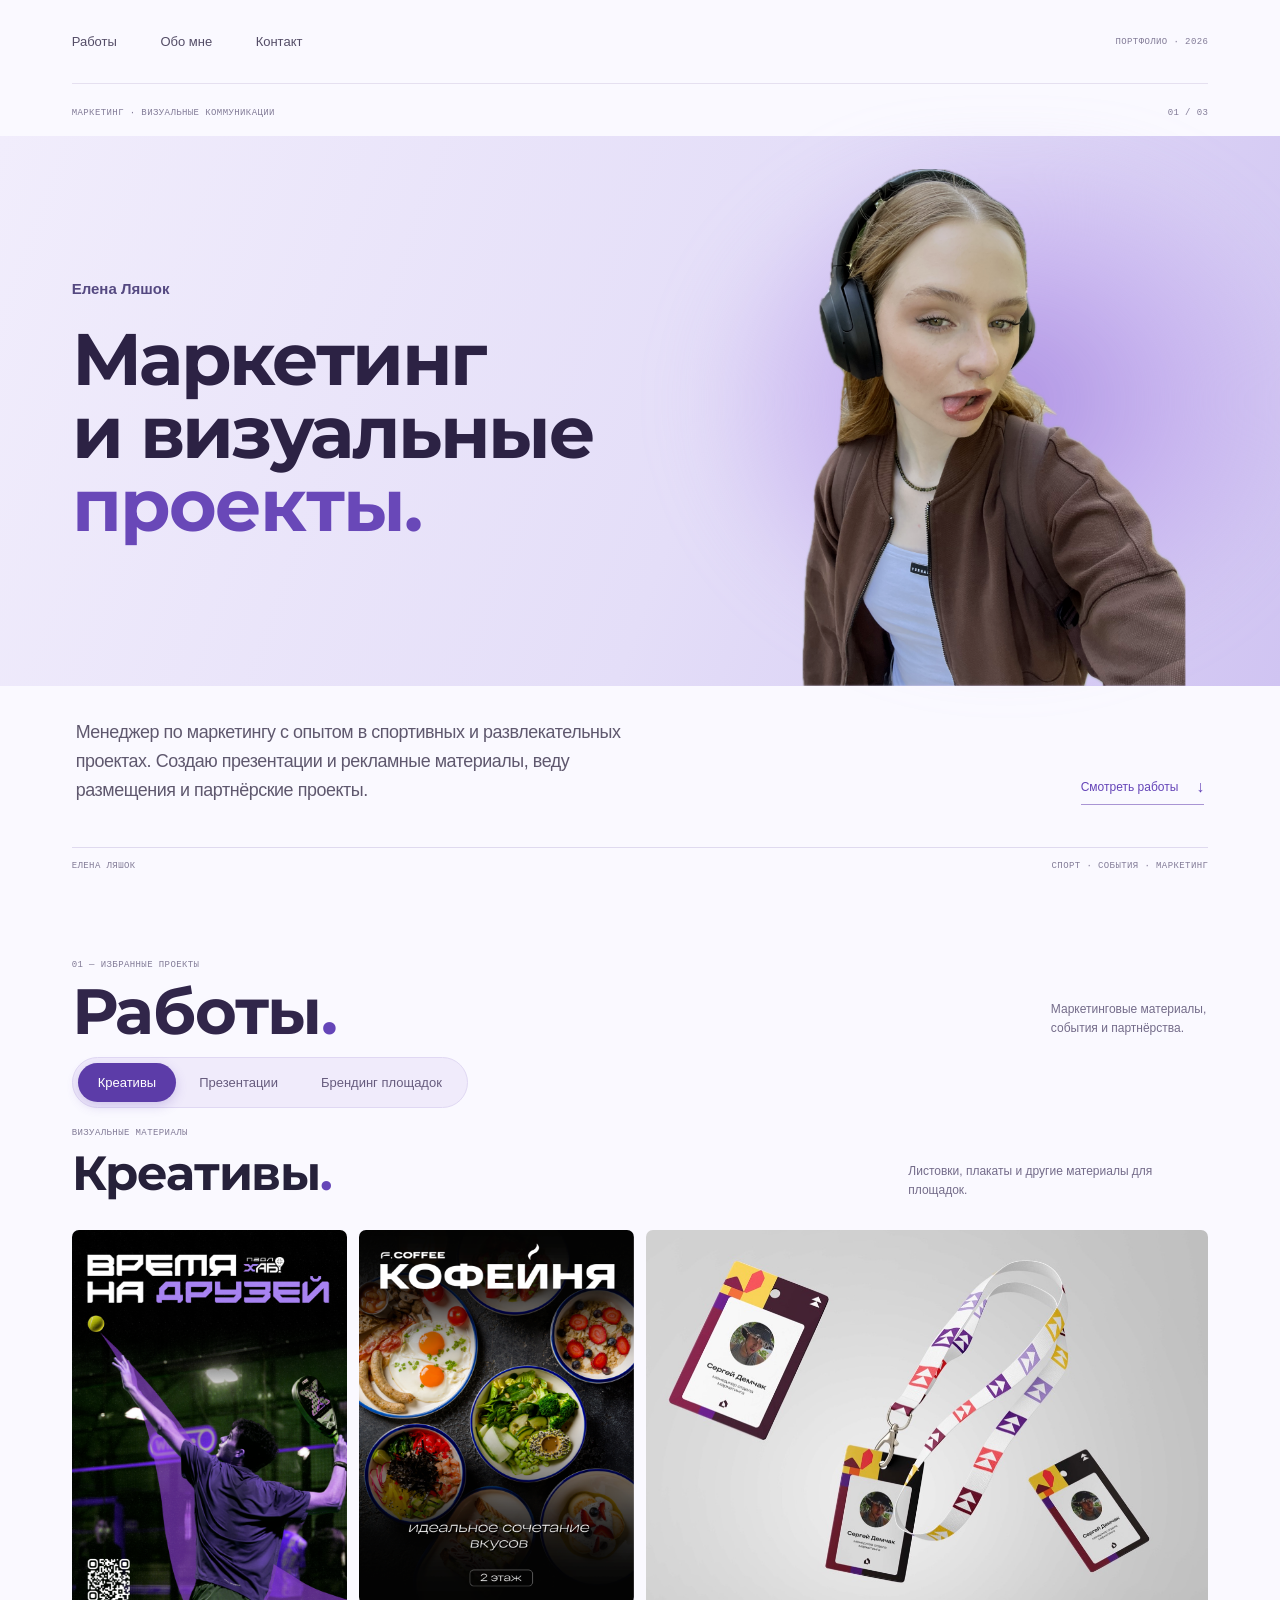
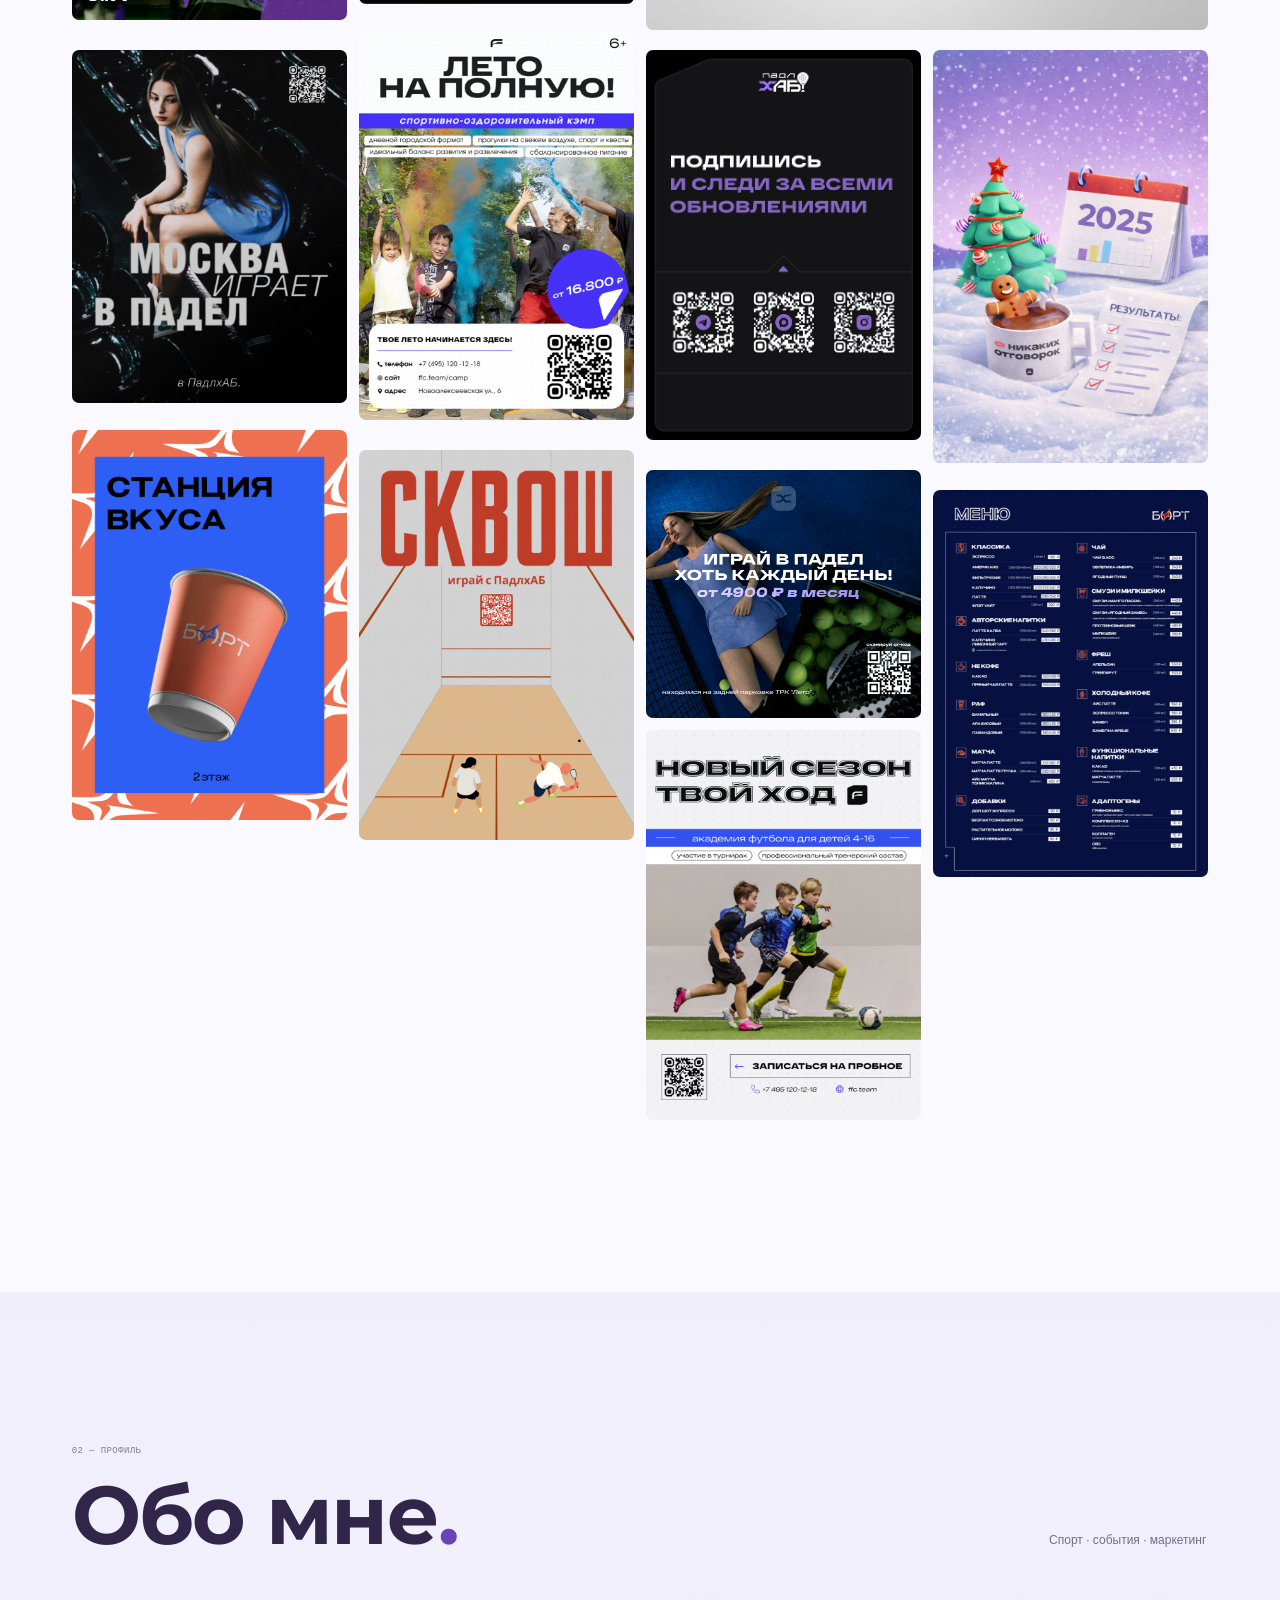
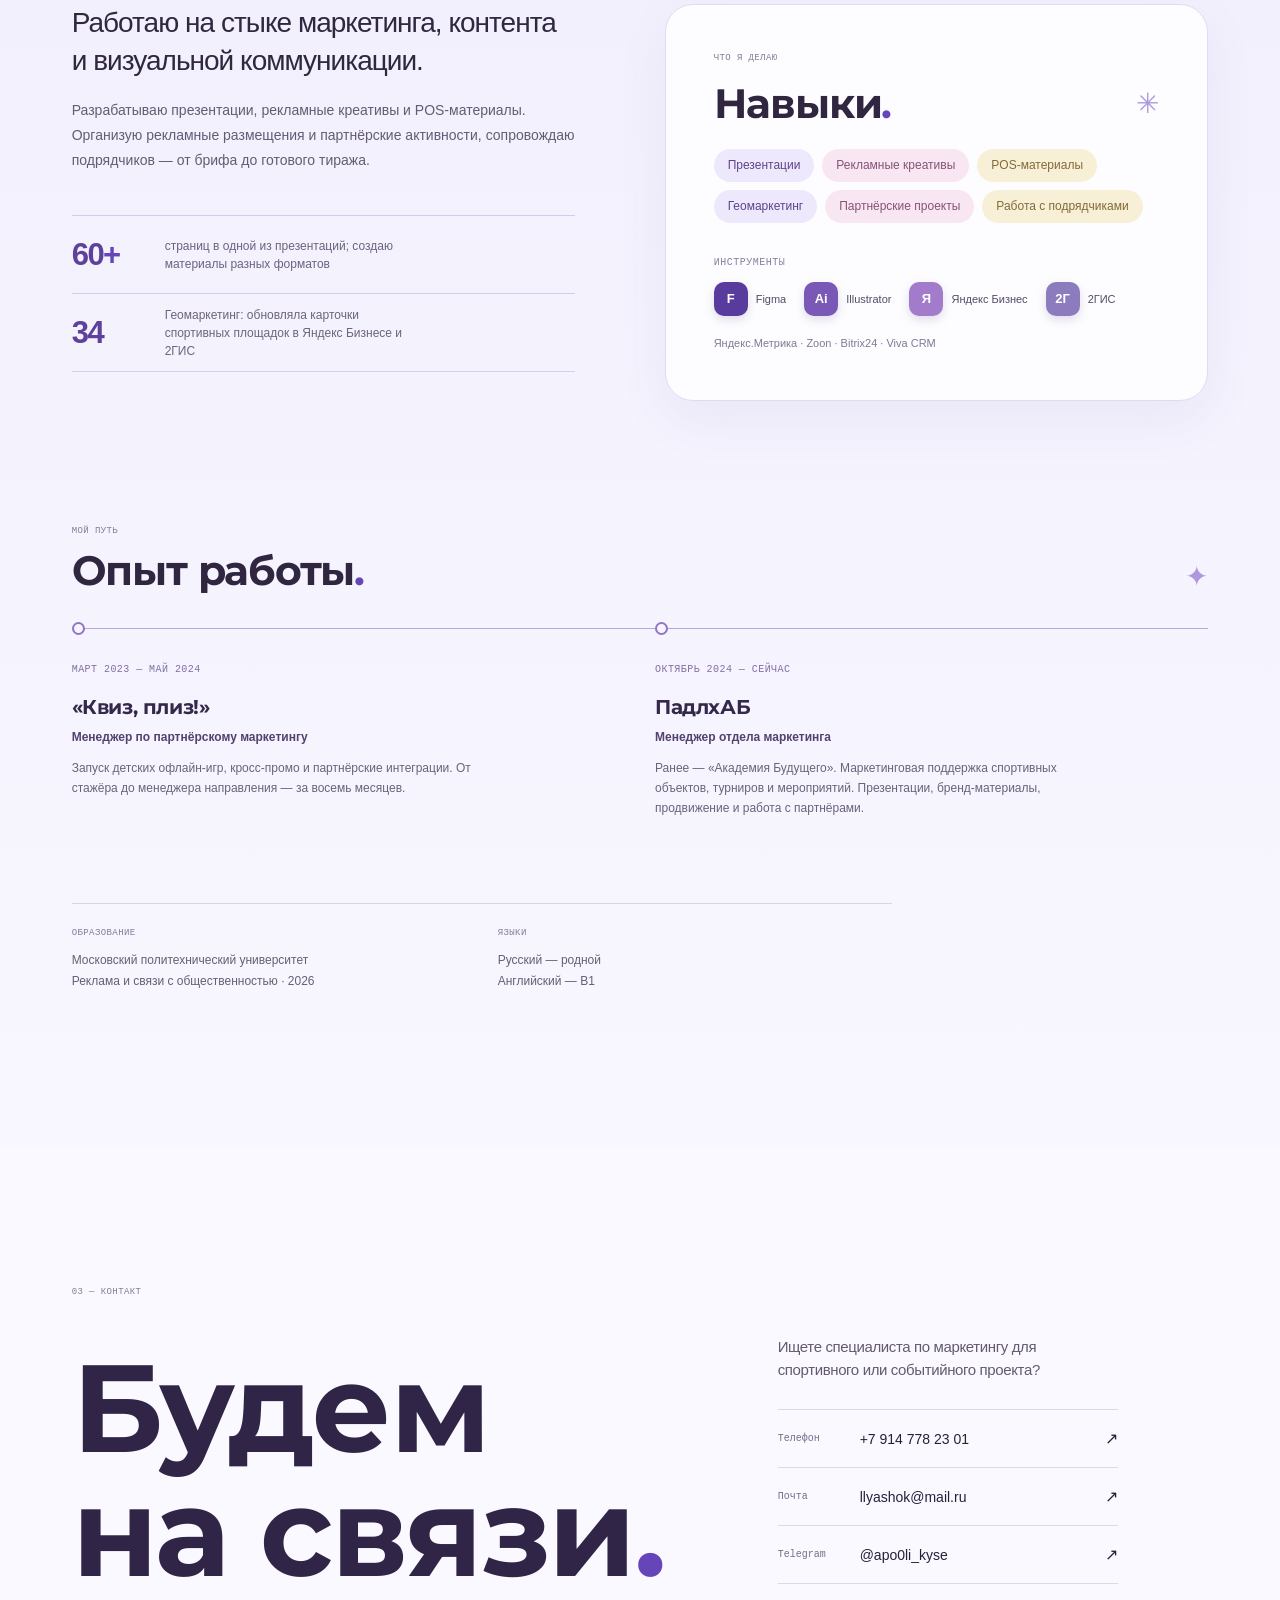
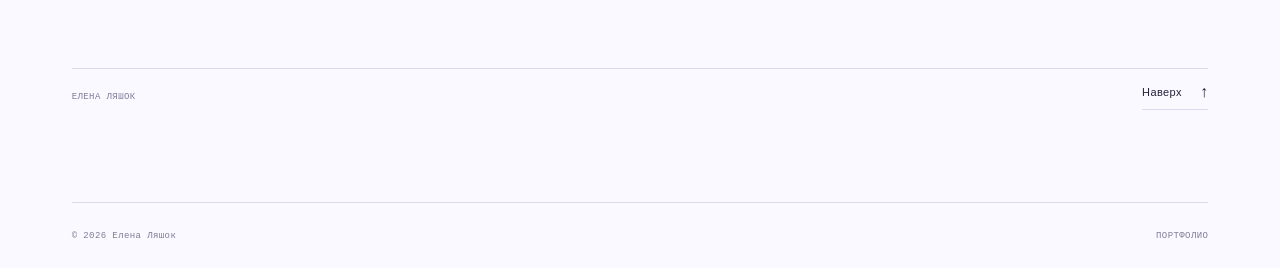
==== index.html @ a6a10450 "Balance venue branding gallery" ====
<!doctype html>
<html lang="ru">
<head>
  <meta charset="utf-8">
  <meta name="viewport" content="width=device-width, initial-scale=1">
  <meta name="theme-color" content="#f8f7ff">
  <meta name="description" content="Елена Ляшок — менеджер по маркетингу. Избранные проекты, опыт и контакты.">
  <title>Елена Ляшок — портфолио</title>
  <link rel="stylesheet" href="assets/css/style.css?v=branding-layout-20261119c">
  <script src="assets/js/main.js?v=focus-20261119" defer></script>
</head>
<body>
  <a class="skip-link" href="#main">К основному содержанию</a>
  <header class="site-header wrap">
    <nav class="nav" aria-label="Основная навигация">
      <a href="#work">Работы</a><a href="#about">Обо мне</a><a href="#contact">Контакт</a>
    </nav>
    <span class="header-note">ПОРТФОЛИО · 2026</span>
  </header>

  <main id="main">
    <section class="hero wrap" aria-labelledby="hero-title">
      <div class="hero-kicker"><span>МАРКЕТИНГ · ВИЗУАЛЬНЫЕ КОММУНИКАЦИИ</span><span>01 / 03</span></div>
      <div class="hero-stage">
        <div class="hero-copy">
          <p class="hero-name">Елена Ляшок</p>
          <h1 id="hero-title">Маркетинг<br>и визуальные<br><em>проекты.</em></h1>
        </div>
        <div class="hero-art"><img class="hero-portrait" src="assets/images/portrait/elena.png" alt="Елена Ляшок" width="1186" height="1600" fetchpriority="high" decoding="async"></div>
      </div>
      <div class="hero-bottom">
        <p class="hero-intro">Менеджер по маркетингу с опытом в спортивных и развлекательных проектах. Создаю презентации и рекламные материалы, веду размещения и партнёрские проекты.</p>
        <a class="text-link hero-link" href="#work"><span>Смотреть работы</span><b aria-hidden="true">↓</b></a>
      </div>
      <div class="hero-rule"><span>ЕЛЕНА ЛЯШОК</span><span>СПОРТ · СОБЫТИЯ · МАРКЕТИНГ</span></div>
    </section>

    <section class="work-section wrap section-pad" id="work">
      <div class="work-sticky">
      <div class="section-heading">
        <div><p class="eyebrow">01 — ИЗБРАННЫЕ ПРОЕКТЫ</p><h2>Работы<span class="accent">.</span></h2></div>
        <p class="section-aside">Маркетинговые материалы,<br>события и партнёрства.</p>
      </div>
      <div class="work-tabs" role="tablist" aria-label="Категории работ">
        <button role="tab" id="tab-branding" aria-selected="true" aria-controls="panel-branding" tabindex="0">Креативы</button>
        <button role="tab" id="tab-presentations" aria-selected="false" aria-controls="panel-presentations" tabindex="-1">Презентации</button>
        <button role="tab" id="tab-design" aria-selected="false" aria-controls="panel-design" tabindex="-1">Брендинг площадок</button>
      </div>
      </div>
      <div id="panel-presentations" role="tabpanel" aria-labelledby="tab-presentations" tabindex="0" hidden>
        <div class="presentation-list">
          <article class="presentation-item" aria-label="Презентация 01">
            <div class="presentation-viewport">
              <div class="presentation-slides">
                <div class="presentation-cover presentation-cover--image"><img src="assets/images/presentation-01/slide-01.png" alt="Презентация 1, слайд 1" width="1920" height="1080" loading="lazy" decoding="async"></div>
                <div class="presentation-cover presentation-cover--image" hidden><img src="assets/images/presentation-01/slide-02.png" alt="Презентация 1, слайд 2" width="1920" height="1080" loading="lazy" decoding="async"></div>
                <div class="presentation-cover presentation-cover--image" hidden><img src="assets/images/presentation-01/slide-03.png" alt="Презентация 1, слайд 3" width="1920" height="1080" loading="lazy" decoding="async"></div>
                <div class="presentation-cover presentation-cover--image" hidden><img src="assets/images/presentation-01/slide-04.png" alt="Презентация 1, слайд 4" width="1920" height="1080" loading="lazy" decoding="async"></div>
                <div class="presentation-cover presentation-cover--image" hidden><img src="assets/images/presentation-01/slide-05.png" alt="Презентация 1, слайд 5" width="1920" height="1080" loading="lazy" decoding="async"></div>
              </div>
              <button class="presentation-open" type="button" aria-label="Открыть презентацию «Выступление спикера» крупно"><span aria-hidden="true">⤢</span></button>
              <div class="presentation-controls" aria-label="Страницы презентации 01"><button type="button" data-slide="prev" aria-label="Предыдущий слайд презентации 01">←</button><span aria-live="polite" class="presentation-count">01 / 05</span><button type="button" data-slide="next" aria-label="Следующий слайд презентации 01">→</button></div>
            </div>
            <div class="presentation-info"><div><p class="presentation-number">ПРОЕКТ · 01</p><h3>Выступление спикера<span class="accent">.</span></h3></div><span class="presentation-detail">5 СЛАЙДОВ</span></div>
          </article>
          <article class="presentation-item" aria-label="Презентация 02">
            <div class="presentation-viewport">
              <div class="presentation-slides">
                <div class="presentation-cover presentation-cover--image"><img src="assets/images/presentation-02/slide-01.png" alt="Презентация 2, слайд 1" width="1920" height="1080" loading="lazy" decoding="async"></div>
                <div class="presentation-cover presentation-cover--image" hidden><img src="assets/images/presentation-02/slide-02.png" alt="Презентация 2, слайд 2" width="1920" height="1080" loading="lazy" decoding="async"></div>
                <div class="presentation-cover presentation-cover--image" hidden><img src="assets/images/presentation-02/slide-03.png" alt="Презентация 2, слайд 3" width="1920" height="1080" loading="lazy" decoding="async"></div>
                <div class="presentation-cover presentation-cover--image" hidden><img src="assets/images/presentation-02/slide-04.png" alt="Презентация 2, слайд 4" width="1920" height="1080" loading="lazy" decoding="async"></div>
                <div class="presentation-cover presentation-cover--image" hidden><img src="assets/images/presentation-02/slide-05.png" alt="Презентация 2, слайд 5" width="1920" height="1080" loading="lazy" decoding="async"></div>
                <div class="presentation-cover presentation-cover--image" hidden><img src="assets/images/presentation-02/slide-06.png" alt="Презентация 2, слайд 6" width="1920" height="1080" loading="lazy" decoding="async"></div>
                <div class="presentation-cover presentation-cover--image" hidden><img src="assets/images/presentation-02/slide-07.png?v=20261118" alt="Презентация 2, слайд 7" width="1920" height="1080" loading="lazy" decoding="async"></div>
              </div>
              <button class="presentation-open" type="button" aria-label="Открыть презентацию «Информация о продукте» крупно"><span aria-hidden="true">⤢</span></button>
              <div class="presentation-controls" aria-label="Страницы презентации 02"><button type="button" data-slide="prev" aria-label="Предыдущий слайд презентации 02">←</button><span aria-live="polite" class="presentation-count">01 / 07</span><button type="button" data-slide="next" aria-label="Следующий слайд презентации 02">→</button></div>
            </div>
            <div class="presentation-info"><div><p class="presentation-number">ПРОЕКТ · 02</p><h3>Информация<br>о продукте<span class="accent">.</span></h3></div><span class="presentation-detail">7 СЛАЙДОВ</span></div>
          </article>
          <article class="presentation-item" aria-label="Презентация 03">
            <div class="presentation-viewport">
              <div class="presentation-slides">
                <div class="presentation-cover presentation-cover--image"><img src="assets/images/presentation-03/slide-01.png?v=20261113" alt="Презентация 3, слайд 1" width="1920" height="1080" loading="lazy" decoding="async"></div>
                <div class="presentation-cover presentation-cover--image" hidden><img src="assets/images/presentation-03/slide-02.png" alt="Презентация 3, слайд 2" width="1920" height="1080" loading="lazy" decoding="async"></div>
                <div class="presentation-cover presentation-cover--image" hidden><img src="assets/images/presentation-03/slide-03.png" alt="Презентация 3, слайд 3" width="1920" height="1080" loading="lazy" decoding="async"></div>
                <div class="presentation-cover presentation-cover--image" hidden><img src="assets/images/presentation-03/slide-04.png" alt="Презентация 3, слайд 4" width="1920" height="1080" loading="lazy" decoding="async"></div>
                <div class="presentation-cover presentation-cover--image" hidden><img src="assets/images/presentation-03/slide-05.png" alt="Презентация 3, слайд 5" width="1920" height="1080" loading="lazy" decoding="async"></div>
                <div class="presentation-cover presentation-cover--image" hidden><img src="assets/images/presentation-03/slide-06.png" alt="Презентация 3, слайд 6" width="1920" height="1080" loading="lazy" decoding="async"></div>
                <div class="presentation-cover presentation-cover--image" hidden><img src="assets/images/presentation-03/slide-07.png" alt="Презентация 3, слайд 7" width="1920" height="1080" loading="lazy" decoding="async"></div>
              </div>
              <button class="presentation-open" type="button" aria-label="Открыть презентацию «Каталог услуг» крупно"><span aria-hidden="true">⤢</span></button>
              <div class="presentation-controls" aria-label="Страницы презентации 03"><button type="button" data-slide="prev" aria-label="Предыдущий слайд презентации 03">←</button><span aria-live="polite" class="presentation-count">01 / 07</span><button type="button" data-slide="next" aria-label="Следующий слайд презентации 03">→</button></div>
            </div>
            <div class="presentation-info"><div><p class="presentation-number">ПРОЕКТ · 03</p><h3>Каталог услуг<span class="accent">.</span></h3></div><span class="presentation-detail">7 СЛАЙДОВ</span></div>
          </article>
        </div>
      </div>
      <div id="panel-branding" role="tabpanel" aria-labelledby="tab-branding" tabindex="0">
        <section class="creative-section" aria-labelledby="creative-title">
          <div class="creative-heading"><div><p class="eyebrow">ВИЗУАЛЬНЫЕ МАТЕРИАЛЫ</p><h3 id="creative-title">Креативы<span class="accent">.</span></h3></div><p>Листовки, плакаты и другие материалы для площадок.</p></div>
          <ul class="creative-grid" aria-label="Галерея креативов">
            <li class="creative-tile creative-tile--compact-desktop"><button type="button" class="creative-open" aria-label="Открыть креатив 1 крупно"><img src="assets/images/creatives/thumb-01.png" data-full-src="assets/images/creatives/creative-01.png" alt="" width="1414" height="2000" loading="lazy" decoding="async"><span aria-hidden="true">⤢</span></button></li>
            <li class="creative-tile creative-tile--compact-desktop"><button type="button" class="creative-open" aria-label="Открыть креатив 2 крупно"><img src="assets/images/creatives/thumb-02.png" data-full-src="assets/images/creatives/creative-02.png" alt="" width="1295" height="1758" loading="lazy" decoding="async"><span aria-hidden="true">⤢</span></button></li>
            <li class="creative-tile"><button type="button" class="creative-open" aria-label="Открыть креатив 3 крупно"><img src="assets/images/creatives/thumb-03.jpg" data-full-src="assets/images/creatives/creative-03.jpg" alt="" width="2000" height="1422" loading="lazy" decoding="async"><span aria-hidden="true">⤢</span></button></li>
            <li class="creative-tile"><button type="button" class="creative-open" aria-label="Открыть креатив 4 крупно"><img src="assets/images/creatives/thumb-04.png" data-full-src="assets/images/creatives/creative-04.png" alt="" width="1260" height="1785" loading="lazy" decoding="async"><span aria-hidden="true">⤢</span></button></li>
            <li class="creative-tile"><button type="button" class="creative-open" aria-label="Открыть креатив 5 крупно"><img src="assets/images/creatives/thumb-05.png" data-full-src="assets/images/creatives/creative-05.png" alt="" width="1563" height="2000" loading="lazy" decoding="async"><span aria-hidden="true">⤢</span></button></li>
            <li class="creative-tile creative-tile--compact-desktop"><button type="button" class="creative-open" aria-label="Открыть креатив 6 крупно"><img src="assets/images/creatives/thumb-06.png" data-full-src="assets/images/creatives/creative-06.png" alt="" width="595" height="842" loading="lazy" decoding="async"><span aria-hidden="true">⤢</span></button></li>
            <li class="creative-tile creative-tile--compact-desktop"><button type="button" class="creative-open" aria-label="Открыть креатив 7 крупно"><img src="assets/images/creatives/thumb-07.png" data-full-src="assets/images/creatives/creative-07.png" alt="" width="1024" height="1536" loading="lazy" decoding="async"><span aria-hidden="true">⤢</span></button></li>
            <li class="creative-tile creative-tile--compact-desktop"><button type="button" class="creative-open" aria-label="Открыть креатив 8 крупно"><img src="assets/images/creatives/thumb-08.png" data-full-src="assets/images/creatives/creative-08.png" alt="" width="1414" height="2000" loading="lazy" decoding="async"><span aria-hidden="true">⤢</span></button></li>
            <li class="creative-tile creative-tile--compact-mobile"><button type="button" class="creative-open" aria-label="Открыть креатив 9 крупно"><img src="assets/images/creatives/thumb-09.png" data-full-src="assets/images/creatives/creative-09.png" alt="" width="1414" height="2000" loading="lazy" decoding="async"><span aria-hidden="true">⤢</span></button></li>
            <li class="creative-tile"><button type="button" class="creative-open" aria-label="Открыть креатив 10 крупно"><img src="assets/images/creatives/thumb-10.png" data-full-src="assets/images/creatives/creative-10.png" alt="" width="2000" height="1800" loading="lazy" decoding="async"><span aria-hidden="true">⤢</span></button></li>
            <li class="creative-tile"><button type="button" class="creative-open" aria-label="Открыть креатив 11 крупно"><img src="assets/images/creatives/thumb-11.png" data-full-src="assets/images/creatives/creative-11.png" alt="" width="1423" height="2000" loading="lazy" decoding="async"><span aria-hidden="true">⤢</span></button></li>
            <li class="creative-tile creative-tile--compact-desktop"><button type="button" class="creative-open" aria-label="Открыть креатив 12 крупно"><img src="assets/images/creatives/thumb-12.png" data-full-src="assets/images/creatives/creative-12.png" alt="" width="1414" height="2000" loading="lazy" decoding="async"><span aria-hidden="true">⤢</span></button></li>
          </ul>
        </section>
      </div>
      <div id="panel-design" role="tabpanel" aria-labelledby="tab-design" tabindex="0" hidden>
        <section class="creative-section" aria-labelledby="branding-title">
          <div class="creative-heading"><div><p class="eyebrow">ВИЗУАЛЬНЫЕ МАТЕРИАЛЫ</p><h3 id="branding-title">Брендинг площадок<span class="accent">.</span></h3></div></div>
          <ul class="creative-grid branding-grid" aria-label="Галерея брендинга площадок">
            <li class="creative-tile"><button type="button" class="creative-open" aria-label="Открыть работу по брендингу 1 крупно"><img src="assets/images/branding/thumb-01.jpg" data-full-src="assets/images/branding/branding-01.jpg" alt="" width="1280" height="960" loading="lazy" decoding="async"><span aria-hidden="true">⤢</span></button></li>
            <li class="creative-tile"><button type="button" class="creative-open" aria-label="Открыть работу по брендингу 2 крупно"><img src="assets/images/branding/thumb-02.jpg" data-full-src="assets/images/branding/branding-02.jpg" alt="" width="1600" height="2400" loading="lazy" decoding="async"><span aria-hidden="true">⤢</span></button></li>
            <li class="creative-tile"><button type="button" class="creative-open" aria-label="Открыть работу по брендингу 3 крупно"><img src="assets/images/branding/thumb-03.jpg" data-full-src="assets/images/branding/branding-03.jpg" alt="" width="1600" height="2400" loading="lazy" decoding="async"><span aria-hidden="true">⤢</span></button></li>
            <li class="creative-tile"><button type="button" class="creative-open" aria-label="Открыть работу по брендингу 4 крупно"><img src="assets/images/branding/thumb-04.png" data-full-src="assets/images/branding/branding-04.png" alt="" width="1536" height="1024" loading="lazy" decoding="async"><span aria-hidden="true">⤢</span></button></li>
            <li class="creative-tile"><button type="button" class="creative-open" aria-label="Открыть работу по брендингу 5 крупно"><img src="assets/images/branding/thumb-05.png" data-full-src="assets/images/branding/branding-05.png" alt="" width="2400" height="1600" loading="lazy" decoding="async"><span aria-hidden="true">⤢</span></button></li>
            <li class="creative-tile"><button type="button" class="creative-open" aria-label="Открыть работу по брендингу 6 крупно"><img src="assets/images/branding/thumb-06.png" data-full-src="assets/images/branding/branding-06.png" alt="" width="2400" height="1608" loading="lazy" decoding="async"><span aria-hidden="true">⤢</span></button></li>
          </ul>
        </section>
      </div>

    </section>

    <section class="about-section section-pad" id="about">
      <div class="wrap">
        <div class="section-heading about-heading"><div><p class="eyebrow">02 — ПРОФИЛЬ</p><h2>Обо мне<span class="accent">.</span></h2></div><p class="section-aside">Спорт · события · маркетинг</p></div>
        <div class="about-grid">
          <div class="about-copy">
            <p class="about-lead">Работаю на стыке маркетинга, контента и визуальной коммуникации.</p>
            <p>Разрабатываю презентации, рекламные креативы и POS-материалы. Организую рекламные размещения и партнёрские активности, сопровождаю подрядчиков — от брифа до готового тиража.</p>
            <div class="facts" aria-label="Факты об опыте">
              <div><strong>60<span>+</span></strong><span>страниц в одной из презентаций; создаю материалы разных форматов</span></div>
              <div><strong>34</strong><span>Геомаркетинг: обновляла карточки спортивных площадок в Яндекс Бизнесе и 2ГИС</span></div>
            </div>
          </div>
          <div class="skills-card" aria-labelledby="skills-title">
            <p class="eyebrow">ЧТО Я ДЕЛАЮ</p>
            <div class="skills-heading"><h3 id="skills-title">Навыки<span class="accent">.</span></h3><span aria-hidden="true">✳</span></div>
            <div class="skill-chips"><span>Презентации</span><span>Рекламные креативы</span><span>POS-материалы</span><span>Геомаркетинг</span><span>Партнёрские проекты</span><span>Работа с подрядчиками</span></div>
            <p class="skills-label">ИНСТРУМЕНТЫ</p>
            <div class="tool-badges" aria-label="Инструменты"><span><b aria-hidden="true">F</b> Figma</span><span><b aria-hidden="true">Ai</b> Illustrator</span><span><b aria-hidden="true">Я</b> Яндекс Бизнес</span><span><b aria-hidden="true">2Г</b> 2ГИС</span></div>
            <p class="skills-tools">Яндекс.Метрика · Zoon · Bitrix24 · Viva CRM</p>
          </div>
        </div>
        <div class="experience" aria-labelledby="experience-title">
          <div class="experience-heading"><div><p class="eyebrow">МОЙ ПУТЬ</p><h3 id="experience-title">Опыт работы<span class="accent">.</span></h3></div><span aria-hidden="true">✦</span></div>
          <div class="experience-timeline">
            <article class="experience-item"><div class="experience-date">МАРТ 2023 — МАЙ 2024</div><div><h4>«Квиз, плиз!»</h4><p class="experience-role">Менеджер по партнёрскому маркетингу</p><p>Запуск детских офлайн-игр, кросс-промо и партнёрские интеграции. От стажёра до менеджера направления — за восемь месяцев.</p></div></article>
            <article class="experience-item"><div class="experience-date">ОКТЯБРЬ 2024 — СЕЙЧАС</div><div><h4>ПадлхАБ</h4><p class="experience-role">Менеджер отдела маркетинга</p><p>Ранее — «Академия Будущего». Маркетинговая поддержка спортивных объектов, турниров и мероприятий. Презентации, бренд-материалы, продвижение и работа с партнёрами.</p></div></article>
          </div>
        </div>
        <div class="about-details">
          <div><p class="eyebrow">ОБРАЗОВАНИЕ</p><p>Московский политехнический университет<br>Реклама и связи с общественностью · 2026</p></div>
          <div><p class="eyebrow">ЯЗЫКИ</p><p>Русский — родной<br>Английский — B1</p></div>

        </div>
      </div>
    </section>

    <section class="contact-section wrap section-pad" id="contact">
      <p class="eyebrow">03 — КОНТАКТ</p>
      <div class="contact-layout"><h2>Будем<br>на связи<span class="accent">.</span></h2><div class="contact-copy"><p>Ищете специалиста по маркетингу для спортивного или событийного проекта?</p><div class="contact-links"><a href="tel:+79147782301"><span>Телефон</span><strong>+7 914 778 23 01</strong><b aria-hidden="true">↗</b></a><a href="mailto:llyashok@mail.ru"><span>Почта</span><strong>llyashok@mail.ru</strong><b aria-hidden="true">↗</b></a><a href="https://t.me/apo0li_kyse"><span>Telegram</span><strong>@apo0li_kyse</strong><b aria-hidden="true">↗</b></a></div></div></div>
      <div class="contact-bottom"><span>ЕЛЕНА ЛЯШОК</span><a href="#main" class="text-link">Наверх <b aria-hidden="true">↑</b></a></div>
    </section>
  </main>
  <dialog class="presentation-dialog" aria-labelledby="dialog-title">
    <div class="dialog-header"><h2 id="dialog-title">Презентация</h2><button type="button" class="dialog-close" aria-label="Закрыть просмотр">✕</button></div>
    <div class="dialog-content">
      <div class="dialog-stage" aria-live="polite"></div>
      <div class="dialog-controls"><button type="button" class="dialog-prev" aria-label="Предыдущий слайд">←</button><button type="button" class="dialog-next" aria-label="Следующий слайд">→</button></div>
    </div>
    <div class="dialog-footer"><span class="dialog-count" aria-live="polite"></span><span>Листайте стрелками ← →</span></div>
  </dialog>
  <dialog class="presentation-dialog creative-dialog" aria-labelledby="creative-dialog-title">
    <div class="dialog-header"><h2 id="creative-dialog-title">Креативы</h2><button type="button" class="dialog-close creative-close" aria-label="Закрыть просмотр">✕</button></div>
    <div class="dialog-content"><div class="creative-dialog-stage"><img class="creative-dialog-image" src="" alt=""></div><div class="dialog-controls"><button type="button" class="creative-prev" aria-label="Предыдущая работа">←</button><button type="button" class="creative-next" aria-label="Следующая работа">→</button></div></div>
    <div class="dialog-footer"><span class="creative-count" aria-live="polite"></span><span>Листайте стрелками ← →</span></div>
  </dialog>
  <dialog class="presentation-dialog branding-dialog" aria-labelledby="branding-dialog-title">
    <div class="dialog-header"><h2 id="branding-dialog-title">Брендинг площадок</h2><button type="button" class="dialog-close creative-close" aria-label="Закрыть просмотр">✕</button></div>
    <div class="dialog-content"><div class="creative-dialog-stage"><img class="creative-dialog-image" src="" alt=""></div><div class="dialog-controls"><button type="button" class="creative-prev" aria-label="Предыдущая работа">←</button><button type="button" class="creative-next" aria-label="Следующая работа">→</button></div></div>
    <div class="dialog-footer"><span class="creative-count" aria-live="polite"></span><span>Листайте стрелками ← →</span></div>
  </dialog>
  <footer class="site-footer wrap"><span>© 2026 Елена Ляшок</span><span>ПОРТФОЛИО</span></footer>
</body>
</html>
---- assets/css/style.css ----
@import url('https://fonts.googleapis.com/css2?family=Montserrat:wght@700&display=swap');
:root{
  --paper:#f6f5f2;
  --surface:#eeece7;
  --ink:#1e1d1b;
  --muted:#77746f;
  --line:#d9d6cf;
  --accent:#6748bf;
  --accent-soft:#e8e3f2;
  --sans: -apple-system, BlinkMacSystemFont, "Segoe UI", Arial, sans-serif;
  --heading: "Montserrat", var(--sans);
  --serif: Georgia, "Times New Roman", serif;
  --mono: "SFMono-Regular", Consolas, "Liberation Mono", monospace;
  --page:1200px;
  --gutter:clamp(22px,5.6vw,80px);
  --section-space:clamp(84px,12vw,156px);
}
*{box-sizing:border-box}
html{scroll-behavior:smooth;scroll-padding-top:90px}
body{margin:0;background:var(--paper);color:var(--ink);font-family:var(--sans);-webkit-font-smoothing:antialiased;text-rendering:optimizeLegibility}
a{color:inherit}
.wrap{width:min(var(--page),calc(100% - var(--gutter)*2));margin-inline:auto}
.skip-link{position:absolute;top:-60px;left:20px;z-index:20;padding:12px 16px;background:var(--ink);color:#fff}
.skip-link:focus{top:12px}
:focus-visible{outline:2px solid var(--accent);outline-offset:4px}
:focus:not(:focus-visible),body.using-pointer :focus-visible{outline:none}
.site-header{height:84px;display:flex;align-items:center;justify-content:space-between;border-bottom:1px solid var(--line)}
.wordmark{font-size:17px;font-weight:750;letter-spacing:-.07em;text-decoration:none}
.wordmark span,.accent{color:var(--accent)}
.nav{display:flex;gap:clamp(20px,3.4vw,44px)}
.nav a{position:relative;padding:8px 0;font-size:12px;text-decoration:none;color:#55524e}
.nav a::after{position:absolute;right:0;bottom:2px;left:0;height:1px;background:var(--accent);content:"";transform:scaleX(0);transform-origin:left;transition:transform .22s ease}
.nav a:hover{color:var(--ink)}
.nav a:hover::after,.nav a:focus-visible::after{transform:scaleX(1)}
.header-note,.hero-kicker,.hero-rule,.eyebrow,.sheet-index,.sheet-foot,.experience-date,.contact-bottom,.site-footer{font-family:var(--mono);font-size:9px;letter-spacing:.045em}
.header-note{color:var(--muted)}
.hero{min-height:min(790px,calc(100svh - 84px));padding-top:26px;padding-bottom:21px;display:flex;flex-direction:column;justify-content:space-between}
.hero-kicker{display:flex;justify-content:space-between;color:var(--muted)}
.hero-copy{padding:clamp(74px,12vh,126px) 0 clamp(54px,9vh,90px)}
.hero-name{margin:0 0 18px 5px;font-size:clamp(15px,1.5vw,19px);font-weight:550;letter-spacing:-.025em}
h1,h2,h3,p{margin-top:0}
h1{max-width:1000px;margin:0;font-family:var(--heading);font-size:clamp(57px,10vw,126px);line-height:.98;letter-spacing:-.025em;font-weight:700}
h1 em{color:var(--accent);font-family:var(--heading);font-style:normal;font-size:1em;line-height:1;letter-spacing:-.025em;font-weight:700}
.hero-bottom{display:flex;align-items:flex-end;justify-content:space-between;gap:48px}
.hero-intro{max-width:560px;margin:0;font-size:clamp(15px,1.65vw,20px);line-height:1.62;letter-spacing:-.025em;color:#55524e}
.text-link{display:inline-flex;align-items:center;gap:18px;padding-bottom:8px;border-bottom:1px solid var(--ink);font-size:12px;text-decoration:none;white-space:nowrap;transition:color .2s,border-color .2s}
.text-link b{font-size:16px;font-weight:400;transition:transform .2s ease}
.text-link:hover{color:var(--accent);border-color:var(--accent)}
.text-link:hover b{transform:translateY(3px)}
.hero-rule{margin-top:clamp(38px,7vh,72px);padding-top:13px;border-top:1px solid var(--line);display:flex;justify-content:space-between;color:var(--muted)}
.section-pad{padding-top:var(--section-space);padding-bottom:var(--section-space)}
.section-heading{margin-bottom:48px;display:flex;align-items:flex-end;justify-content:space-between;gap:28px}
.eyebrow{margin-bottom:18px;color:var(--muted)}
h2{margin:0;font-family:var(--heading);font-size:clamp(46px,7.2vw,82px);line-height:1;letter-spacing:-.02em;font-weight:700}
.section-aside{margin:0 2px 5px 0;font-size:12px;line-height:1.6;color:var(--muted)}
.project-grid{display:grid;grid-template-columns:repeat(3,minmax(0,1fr));gap:20px}
.project{display:block;min-width:0;text-decoration:none}
.project-sheet{aspect-ratio:1.18;position:relative;display:flex;flex-direction:column;justify-content:space-between;overflow:hidden;padding:clamp(18px,2.5vw,30px);transition:background-color .25s ease}
.sheet-one{background:#f0d5ca;color:#3c2925}
.sheet-two{background:#d8e1f2;color:#26334a}
.sheet-three{background:#eee0ac;color:#39311c}
.sheet-index,.sheet-foot{position:relative;z-index:1;color:color-mix(in srgb,currentColor 68%,transparent)}
.sheet-title{display:block;position:relative;z-index:1;font-family:var(--heading);font-size:clamp(53px,8vw,94px);line-height:.9;letter-spacing:-.035em;font-weight:700}
.sheet-title>span{color:var(--accent)}
.sheet-title small{display:block;margin-top:11px;font-size:13px;letter-spacing:-.01em;font-weight:450}
.sheet-title--words{font-size:clamp(33px,4.2vw,52px);line-height:1.04;letter-spacing:-.025em}
.sheet-title--compact{font-size:clamp(33px,4.2vw,52px);line-height:1.04;letter-spacing:-.025em;text-align:left}
.sheet-title--words i{font-family:var(--heading);font-style:normal;font-weight:700;color:var(--accent)}
.project-meta{display:grid;grid-template-columns:30px 1fr auto;gap:10px;align-items:start;padding:16px 0 17px;border-bottom:1px solid var(--line)}
.project-num{padding-top:3px;font-family:var(--mono);font-size:10px;color:var(--muted)}
.project-meta h3{margin:0 0 6px;font-family:var(--heading);font-size:14px;line-height:1.35;letter-spacing:-.015em;font-weight:700}
.project-meta p{margin:0;font-size:10px;line-height:1.5;color:var(--muted)}
.project-arrow{font-size:16px;color:var(--muted);transition:transform .2s ease,color .2s ease}
.project:hover .sheet-one,.project:focus-visible .sheet-one{background:#edc2b1}
.project:hover .sheet-two,.project:focus-visible .sheet-two{background:#bdcfee}
.project:hover .sheet-three,.project:focus-visible .sheet-three{background:#e8d27f}
.project:hover .project-arrow,.project:focus-visible .project-arrow{color:var(--accent);transform:translate(4px,-4px)}
.project:hover .project-meta h3,.project:focus-visible .project-meta h3{color:var(--accent)}
.about-section{background:var(--surface)}
.about-heading{margin-bottom:58px}
.about-grid{display:grid;grid-template-columns:.94fr 1.06fr;gap:clamp(46px,8vw,100px)}
.about-copy{max-width:480px}
.about-copy p{font-size:13px;line-height:1.8;color:#5c5954}
.about-copy .about-lead{margin-bottom:18px;font-size:clamp(20px,2.5vw,28px);line-height:1.36;letter-spacing:-.05em;color:var(--ink)}
.facts{margin-top:42px;border-top:1px solid #d1cec7}
.facts div{min-height:78px;display:grid;grid-template-columns:78px 1fr;align-items:center;gap:15px;border-bottom:1px solid #d1cec7}
.facts strong{font-size:31px;line-height:1;letter-spacing:-.08em;font-weight:550}
.facts strong span{color:var(--accent)}
.facts div>span{max-width:240px;font-size:11px;line-height:1.5;color:#68655f}
.experience>.eyebrow{margin:5px 0 0}
.experience-item{display:grid;grid-template-columns:140px 1fr;gap:20px;padding:25px 0;border-bottom:1px solid #d1cec7}
.experience-date{padding-top:5px;color:var(--muted);line-height:1.5}
.experience-item h3{margin:0 0 6px;font-family:var(--heading);font-size:19px;letter-spacing:-.015em;font-weight:700}
.experience-item p{margin:0;font-size:11px;line-height:1.65;color:#68655f}
.experience-item .experience-role{margin-bottom:10px;color:var(--ink);font-weight:550}
.about-details{margin-top:clamp(48px,7vw,84px);padding-top:24px;border-top:1px solid #d1cec7;display:grid;grid-template-columns:.9fr .7fr 1.4fr;gap:32px}
.about-details .eyebrow{margin-bottom:12px}
.about-details p:last-child{margin:0;font-size:11px;line-height:1.8;color:#5c5954}
.contact-section{padding-bottom:78px}
.contact-section>.eyebrow{margin-bottom:38px}
.contact-layout{display:grid;grid-template-columns:1.2fr .8fr;align-items:end;gap:60px;padding-bottom:74px}
.contact-layout h2{font-size:clamp(65px,10.5vw,124px)}
.contact-copy{max-width:340px;padding-bottom:10px}
.contact-copy p{margin-bottom:12px;font-size:15px;line-height:1.55;letter-spacing:-.025em}
.contact-copy .contact-note{font-size:11px;color:var(--muted)}
.contact-bottom{min-height:56px;border-top:1px solid var(--line);display:flex;align-items:center;justify-content:space-between;gap:20px;color:var(--muted)}
.contact-bottom .text-link{font-family:var(--sans);font-size:11px;color:var(--ink);border-color:var(--line)}
.site-footer{min-height:66px;border-top:1px solid var(--line);display:flex;align-items:center;justify-content:space-between;color:var(--muted)}
/* Case pages */
.case-header{height:84px;border-bottom:1px solid var(--line);display:flex;align-items:center;justify-content:space-between}
.case-header a:not(.wordmark){font-size:12px;text-decoration:none;color:var(--muted);transition:color .2s}
.case-header a:not(.wordmark):hover{color:var(--accent)}
.case-main{padding-top:clamp(80px,12vw,145px);padding-bottom:clamp(90px,13vw,160px)}
.case-main h1{max-width:900px;margin:0 0 22px;font-size:clamp(55px,9vw,108px)}
.case-lead{max-width:650px;margin:0;font-size:clamp(17px,2.2vw,23px);line-height:1.5;letter-spacing:-.035em;color:#5c5954}
.case-type{margin-top:34px;font:9px var(--mono);letter-spacing:.05em;color:var(--muted)}
.case-statement{margin:70px 0;background:var(--surface);min-height:250px;padding:clamp(26px,5vw,60px);display:flex;align-items:flex-end;justify-content:space-between;gap:30px}
.case-statement--creative{background:#e9e1f3}
.case-statement strong{font-family:var(--heading);font-size:clamp(48px,8vw,96px);line-height:.98;letter-spacing:-.025em;font-weight:700}
.case-statement strong em{color:var(--accent);font-family:var(--heading);font-style:normal;font-weight:700}
.case-statement span{font:9px var(--mono);letter-spacing:.04em;color:var(--muted)}
.case-copy{max-width:760px;margin-left:auto}
.case-copy h2{margin:42px 0 16px;font-size:28px;letter-spacing:-.05em}
.case-copy p,.case-copy li{font-size:14px;line-height:1.8;color:#5c5954}
.case-copy ul{padding-left:18px}
.case-copy li{padding-left:6px;margin-bottom:8px}
.case-back{display:inline-flex;margin-top:55px;padding-bottom:8px;border-bottom:1px solid var(--ink);font-size:12px;text-decoration:none}
.case-back:hover{color:var(--accent);border-color:var(--accent)}
.work-examples{margin-top:clamp(74px,10vw,124px)}
.work-examples-heading{margin-bottom:30px}
.work-examples-heading h2{font-size:clamp(38px,5vw,58px)}
.work-examples-grid{display:grid;grid-template-columns:repeat(3,minmax(0,1fr));gap:16px}
.work-example{display:block;min-width:0;text-decoration:none}
.work-example-preview{aspect-ratio:1.25;position:relative;overflow:hidden;display:flex;align-items:center;justify-content:center;background:#e7e2f0;color:#383044;transition:background-color .22s ease,transform .22s ease}
.work-example-preview::before,.work-example-preview::after{position:absolute;content:"";border:1px solid currentColor;opacity:.2;transform:rotate(-8deg);transition:transform .3s ease}
.work-example-preview::before{width:58%;height:72%;background:color-mix(in srgb,#fff 30%,transparent);box-shadow:14px 12px 0 -1px color-mix(in srgb,#fff 30%,transparent),14px 12px 0 0 currentColor}
.work-example-preview::after{width:38%;height:48%;transform:translate(18%,8%) rotate(8deg)}
.work-example-preview span{position:relative;z-index:1;font:9px var(--mono);letter-spacing:.08em}
.work-example:nth-child(2) .work-example-preview{background:#f0dfcf;color:#4a3328}
.work-example:nth-child(3) .work-example-preview{background:#dce7e0;color:#2a4438}
.work-example:nth-child(4) .work-example-preview{background:#d9e2f1;color:#2d3c55}
.work-example:nth-child(5) .work-example-preview{background:#eee2b6;color:#44371a}
.work-example:hover .work-example-preview,.work-example:focus-visible .work-example-preview{transform:translateY(-3px)}
.work-example:hover .work-example-preview::before,.work-example:focus-visible .work-example-preview::before{transform:rotate(-4deg)}
.work-example-meta{display:flex;justify-content:space-between;align-items:baseline;gap:12px;padding:14px 0;border-bottom:1px solid var(--line)}
.work-example-meta strong{font-family:var(--heading);font-size:14px}
.work-example-meta span{font:9px var(--mono);color:var(--muted)}
.work-viewer-main{padding-top:clamp(50px,8vw,100px);padding-bottom:100px}
.viewer-heading{display:flex;justify-content:space-between;align-items:flex-start;gap:24px;margin-bottom:32px}
.viewer-heading h1{font-size:clamp(42px,7vw,78px)}
.viewer-stage{position:relative;min-height:min(62vw,620px);aspect-ratio:1.45;background:#e9e5ef;display:flex;align-items:center;justify-content:center;overflow:hidden}
.viewer-sheet{position:relative;width:min(64%,520px);aspect-ratio:1.414;background:var(--paper);box-shadow:0 18px 60px #2a22331c;display:flex;flex-direction:column;justify-content:space-between;padding:clamp(22px,5vw,64px);text-align:center}
.viewer-sheet-kicker,.viewer-sheet-note{font:9px var(--mono);letter-spacing:.08em;color:var(--muted)}
.viewer-sheet-title{font-family:var(--heading);font-size:clamp(26px,5vw,58px);line-height:1.02}
.viewer-sheet-mark{display:block;width:42px;height:3px;margin:0 auto 18px;background:var(--accent)}
.viewer-controls{display:flex;justify-content:space-between;align-items:center;gap:18px;margin-top:20px}
.viewer-controls button{min-height:44px;padding:0 16px;border:1px solid var(--line);background:transparent;color:var(--ink);font:inherit;cursor:pointer;transition:background-color .2s,color .2s,border-color .2s}
.viewer-controls button:hover:not(:disabled){background:var(--ink);border-color:var(--ink);color:var(--paper)}
.viewer-controls button:disabled{opacity:.4;cursor:default}
.viewer-count{font:10px var(--mono);color:var(--muted)}
.viewer-caption{margin-top:24px;font-size:12px;line-height:1.6;color:var(--muted)}
@media(max-width:750px){.work-examples-grid{grid-template-columns:repeat(2,minmax(0,1fr))}.viewer-stage{min-height:340px;aspect-ratio:1}.viewer-sheet{width:78%}}
@media(max-width:850px){
  :root{--gutter:clamp(22px,5vw,42px)}
  .project-grid{grid-template-columns:repeat(2,minmax(0,1fr));gap:16px 18px}
  .project:last-child{grid-column:1/2}
  .about-grid{grid-template-columns:1fr;gap:54px}
  .about-copy{max-width:620px}
  .experience{max-width:700px}
  .about-details{grid-template-columns:1fr 1fr;gap:26px 32px}
  .about-details>div:last-child{grid-column:1/-1}
  .contact-layout{grid-template-columns:1fr .7fr;gap:35px}
}
@media(max-width:600px){
  :root{--gutter:20px;--section-space:88px}
  html{scroll-padding-top:70px}
  .site-header{height:68px}
  .header-note{display:none}
  .nav{gap:20px}
  .nav a{font-size:11px}
  .hero{min-height:calc(88svh - 68px);padding-top:20px}
  .hero-kicker{font-size:8px}
  .hero-kicker span:first-child{max-width:220px}
  .hero-copy{padding:clamp(76px,15vh,124px) 0 clamp(58px,11vh,88px)}
  .hero-name{margin:0 0 14px 2px;font-size:15px}
  h1{font-size:clamp(55px,13vw,78px);line-height:.95;letter-spacing:-.03em}
  h1 em{letter-spacing:-.03em}
  .hero-bottom{align-items:flex-start;flex-direction:column;gap:25px}
  .hero-intro{max-width:460px;font-size:15px;line-height:1.58}
  .hero-link{align-self:flex-end}
  .hero-rule{margin-top:46px;font-size:8px}
  .section-heading{margin-bottom:32px;align-items:flex-end}
  h2{font-size:54px}
  .eyebrow{font-size:8px;margin-bottom:14px}
  .section-aside{max-width:125px;font-size:10px}
  .project-grid{grid-template-columns:1fr;gap:27px}
  .project:last-child{grid-column:auto}
  .project-sheet{aspect-ratio:1.33;padding:22px}
  .sheet-title{font-size:84px}
  .sheet-title--words{font-size:47px}
  .sheet-title--compact{font-size:47px}
  .project-meta{padding:14px 0}
  .project-meta h3{font-size:14px}
  .project-meta p{font-size:10px}
  .about-heading{margin-bottom:37px}
  .about-grid{gap:43px}
  .about-copy .about-lead{font-size:22px}
  .about-copy p{font-size:12px}
  .facts{margin-top:32px}
  .facts div{grid-template-columns:67px 1fr;min-height:70px}
  .facts strong{font-size:29px}
  .experience-item{grid-template-columns:1fr;gap:8px;padding:19px 0}
  .experience-date{font-size:8px}
  .experience-item h3{font-size:18px}
  .experience-item p{font-size:11px}
  .about-details{grid-template-columns:1fr;gap:20px;margin-top:48px;padding-top:20px}
  .about-details>div:last-child{grid-column:auto}
  .about-details p:last-child{font-size:11px}
  .contact-section>.eyebrow{margin-bottom:29px}
  .contact-layout{grid-template-columns:1fr;gap:29px;padding-bottom:49px}
  .contact-layout h2{font-size:clamp(66px,16vw,92px)}
  .contact-copy{max-width:340px}
  .contact-copy p{font-size:14px}
  .contact-bottom{min-height:72px;font-size:8px;gap:10px}
  .contact-bottom span:nth-child(2){display:none}
  .site-footer{min-height:60px;font-size:8px}
  .case-header{height:68px}
  .case-main{padding-top:78px;padding-bottom:90px}
  .case-main h1{font-size:clamp(52px,13vw,76px)}
  .case-lead{font-size:17px}
  .case-statement{min-height:205px;margin:44px 0;padding:22px;align-items:flex-start;flex-direction:column;justify-content:space-between}
  .case-statement strong{font-size:64px}
  .case-copy{margin:0}
  .case-copy h2{margin-top:34px;font-size:24px}
  .case-copy p,.case-copy li{font-size:13px}
  .work-examples{margin-top:72px}
  .work-examples-grid{gap:12px}
  .work-example-meta{align-items:flex-start;flex-direction:column;gap:5px;padding:11px 0}
  .work-example-meta strong{font-size:13px}
  .viewer-heading{flex-direction:column}
  .viewer-stage{min-height:300px}
  .viewer-controls button{min-height:42px;padding:0 10px;font-size:11px}
}
@media(prefers-reduced-motion:reduce){html{scroll-behavior:auto}*,*::before,*::after{transition:none!important}}

/* Work categories */
[hidden]{display:none!important}
.work-tabs{display:flex;width:max-content;max-width:100%;padding:5px;margin:0 0 32px;border:1px solid var(--line);border-radius:999px;gap:3px}
.work-tabs button{border:0;border-radius:999px;background:transparent;color:#5c5954;padding:12px 20px;font:500 13px var(--sans);cursor:pointer;transition:background .2s,color .2s}
.work-tabs button:hover{color:var(--ink);background:#eae7e1}
.work-tabs button[aria-selected="true"]{background:var(--ink);color:var(--paper)}
.presentation-cover{min-height:350px;aspect-ratio:2.3;background:#e5def2;padding:clamp(24px,4vw,48px);display:flex;flex-direction:column;align-items:flex-start;justify-content:space-between}
.presentation-cover>span,.presentation-cover small,.category-grid span,.category-grid small{font:10px var(--mono);letter-spacing:.04em}
.presentation-cover strong{font:700 clamp(40px,6vw,76px)/1.05 var(--heading);letter-spacing:-.025em}
.presentation-info{display:flex;justify-content:space-between;gap:20px;align-items:center;padding:18px 0;border-bottom:1px solid var(--line)}
.presentation-info h3{margin:0 0 5px;font:700 15px var(--heading)}
.presentation-info p{margin:0;color:var(--muted);font-size:12px}
.presentation-info a,.work-other{font-size:12px;text-decoration:none;border-bottom:1px solid var(--line);padding-bottom:5px}
.presentation-info a:hover,.work-other:hover{color:var(--accent);border-color:var(--accent)}
.presentation-controls{display:flex;align-items:center;justify-content:flex-end;gap:16px;margin-top:18px;font:11px var(--mono)}
.presentation-controls button{width:42px;height:42px;border:1px solid var(--line);border-radius:50%;background:transparent;font-size:20px;cursor:pointer;transition:background .2s,color .2s}
.presentation-controls button:hover{background:var(--ink);color:var(--paper)}
.category-grid{display:grid;grid-template-columns:repeat(3,minmax(0,1fr));gap:20px}
.category-grid article{min-width:0;min-height:290px;aspect-ratio:1.18;padding:clamp(20px,2.5vw,30px);background:#e5def2;display:flex;flex-direction:column;justify-content:space-between;text-decoration:none;transition:background .2s}
.category-grid article:nth-child(2){background:#f0d5ca}.category-grid article:nth-child(3){background:#eee0ac}
.category-grid--design article:first-child{background:#d8e1f2}.category-grid--design article:nth-child(2){background:#eee0ac}.category-grid--design article:nth-child(3){background:#f0d5ca}

.category-grid strong{font:700 clamp(24px,3vw,40px)/1.08 var(--heading);letter-spacing:-.025em;overflow-wrap:anywhere}
.category-grid strong span{font:inherit;color:var(--accent)}
.work-other{display:inline-block;margin-top:36px}
@media(max-width:600px){.work-tabs{width:100%;gap:0}.work-tabs button{flex:1;padding:11px 8px;font-size:11px}.presentation-cover{aspect-ratio:1.25;min-height:270px}.presentation-cover strong{font-size:clamp(32px,9vw,48px)}.category-grid{grid-template-columns:1fr;gap:14px}.category-grid article{min-height:240px;aspect-ratio:1.45}.category-grid strong{font-size:36px}.presentation-info{align-items:flex-start;flex-direction:column}}

/* Presentation navigation and varied project grids */
#panel-presentations{position:relative}
.presentation-cover{aspect-ratio:16/9;min-height:0;padding:clamp(22px,4vw,48px) clamp(58px,8vw,105px)}
.presentation-controls{position:absolute;inset:0 0 auto;aspect-ratio:16/9;margin:0;display:flex;align-items:center;justify-content:space-between;padding:0 clamp(10px,2vw,24px);pointer-events:none}
.presentation-controls button{flex:none;pointer-events:auto;background:var(--paper);border-color:transparent}
.presentation-controls span{position:absolute;bottom:clamp(10px,2vw,22px);left:50%;transform:translateX(-50%);color:var(--ink)}
.category-grid{grid-template-columns:repeat(6,minmax(0,1fr));align-items:stretch}
.category-grid article{grid-column:span 2;aspect-ratio:auto;min-height:240px}
.category-grid article:first-child{grid-column:span 4;min-height:340px}
.category-grid article:nth-child(2){grid-column:span 2}
.category-grid article:nth-child(3){grid-column:span 3;min-height:240px}
.category-subsection{margin-top:clamp(52px,7vw,88px)}
.category-subheading{margin-bottom:24px}
.category-subheading h3{margin:0 0 10px;font:700 clamp(25px,3vw,38px)/1.1 var(--heading);letter-spacing:-.025em}
.category-subheading p:last-child{margin:0;color:var(--muted);font-size:13px;line-height:1.5}
.category-grid--pos article:first-child{background:#eee0ac}
.category-grid--pos article:nth-child(2){background:#d8e1f2}
.category-grid--pos article:nth-child(3){background:#f0d5ca}
@media(max-width:600px){
  .presentation-cover{aspect-ratio:16/9;min-height:0;padding:16px 52px}
  .presentation-cover strong{font-size:clamp(19px,5.3vw,31px)}
  .presentation-cover>span,.presentation-cover small{font-size:8px}
  .presentation-controls{padding:0 8px}
  .presentation-controls button{width:36px;height:36px;font-size:18px}
  .presentation-controls span{bottom:8px;font-size:9px}
  .category-grid{grid-template-columns:repeat(2,minmax(0,1fr));gap:12px}
  .category-grid article,.category-grid article:first-child,.category-grid article:nth-child(2),.category-grid article:nth-child(3){grid-column:span 1;min-height:190px;aspect-ratio:auto;padding:16px}
  .category-grid article:first-child{grid-column:span 2;min-height:240px}
  .category-grid strong{font-size:clamp(21px,6vw,32px)}
  .category-grid span,.category-grid small{font-size:9px}
}
.category-subsection--first{margin-top:0}
@media(max-width:600px){.work-tabs button{min-width:0;line-height:1.2;overflow-wrap:anywhere}}
.presentation-list{display:grid;gap:clamp(48px,7vw,84px)}
.presentation-viewport{position:relative}
.presentation-item:nth-child(2) .presentation-cover{background:#f0d5ca}
.presentation-item:nth-child(3) .presentation-cover{background:#d8e1f2}

/* Main page spacing and presentation row */
.hero h1{font-size:clamp(38px,6.7vw,84px);line-height:.90}
.hero h1 em{line-height:inherit}
.work-section.section-pad{padding-top:clamp(34px,5vw,64px)}
.presentation-list{grid-template-columns:repeat(3,minmax(0,1fr));gap:20px}
.presentation-item{min-width:0}
.presentation-cover{padding:clamp(14px,2vw,24px) clamp(42px,4vw,58px)}
.presentation-cover strong{font-size:clamp(20px,2.5vw,32px)}
.presentation-cover>span,.presentation-cover small{font-size:8px}
.presentation-controls{padding:0 8px}
.presentation-controls button{width:34px;height:34px;font-size:18px}
.presentation-controls span{bottom:8px;font-size:9px}
@media(max-width:700px){
  .hero h1{font-size:clamp(36px,8.7vw,52px);line-height:.88}
  .work-section.section-pad{padding-top:36px}
  .presentation-list{grid-template-columns:repeat(3,minmax(250px,78%));gap:14px;overflow-x:auto;scroll-snap-type:x proximity;padding-bottom:12px}
  .presentation-item{scroll-snap-align:start}
  .presentation-cover{padding:14px 46px}
  .presentation-cover strong{font-size:clamp(20px,6vw,28px)}
}
.presentation-cover--image{display:block;padding:0;overflow:hidden}
.presentation-cover--image img{display:block;width:100%;height:100%;object-fit:contain}

/* Slide transitions */
.presentation-slides{position:relative;overflow:hidden;isolation:isolate}
.presentation-cover.slide-out-next,.presentation-cover.slide-out-prev{position:absolute;inset:0;width:100%;z-index:1;pointer-events:none}
.presentation-cover.slide-in-next,.presentation-cover.slide-in-prev{position:relative;z-index:2}
.slide-out-next{animation:slide-out-next .42s cubic-bezier(.22,.68,0,1) both}
.slide-out-prev{animation:slide-out-prev .42s cubic-bezier(.22,.68,0,1) both}
.slide-in-next{animation:slide-in-next .42s cubic-bezier(.22,.68,0,1) both}
.slide-in-prev{animation:slide-in-prev .42s cubic-bezier(.22,.68,0,1) both}
@keyframes slide-out-next{to{transform:translateX(-12%);opacity:0}}
@keyframes slide-out-prev{to{transform:translateX(12%);opacity:0}}
@keyframes slide-in-next{from{transform:translateX(15%);opacity:0}to{transform:none;opacity:1}}
@keyframes slide-in-prev{from{transform:translateX(-15%);opacity:0}to{transform:none;opacity:1}}
@media(prefers-reduced-motion:reduce){.slide-out-next,.slide-out-prev,.slide-in-next,.slide-in-prev{animation:none}}

/* Work section: sticky navigation and stacked presentations */
.work-sticky{position:sticky;top:0;z-index:10;padding:14px 0 14px;background:var(--paper)}
.work-sticky::before{content:"";position:absolute;inset:0 calc(-1 * var(--gutter));background:var(--paper);z-index:-1}
.work-sticky .section-heading{margin-bottom:14px}
.work-sticky .section-heading h2{font-size:clamp(44px,5vw,64px)}
.work-sticky .section-heading .eyebrow{margin-bottom:9px}
.work-sticky .work-tabs{margin-bottom:0}
#panel-presentations,.work-sticky + [role=tabpanel]{margin-top:30px}
.presentation-list{grid-template-columns:minmax(0,1fr);gap:clamp(44px,7vw,92px);overflow:visible;scroll-snap-type:none;padding-bottom:0}
.presentation-item{display:grid;grid-template-columns:minmax(0,2fr) minmax(0,1fr);gap:clamp(24px,3.3vw,48px);align-items:stretch}
.presentation-viewport{min-width:0;align-self:start}
.presentation-info{padding:0 0 18px;border-bottom:1px solid var(--line);display:flex;flex-direction:column;align-items:flex-start;justify-content:space-between;gap:28px}
.presentation-info .presentation-number{margin:0 0 20px;color:var(--muted);font:10px var(--mono);letter-spacing:.05em}
.presentation-info h3{margin:0 0 16px;font:700 clamp(24px,2.7vw,38px)/1.08 var(--heading);letter-spacing:-.025em}
.presentation-detail{font:10px var(--mono);letter-spacing:.05em;color:var(--muted)}
.presentation-cover strong{font-size:clamp(28px,4vw,52px)}
@media(max-width:700px){
  .work-sticky{padding:12px 0 12px}
  .work-sticky .section-heading{margin-bottom:12px}
  .work-sticky .section-heading h2{font-size:clamp(32px,8vw,44px)}
  .work-sticky .section-heading .eyebrow{margin-bottom:7px}
  .work-sticky .section-aside{display:none}
  #panel-presentations,.work-sticky + [role=tabpanel]{margin-top:22px}
  .presentation-list{grid-template-columns:minmax(0,1fr);gap:42px;overflow:visible;scroll-snap-type:none}
  .presentation-item{grid-template-columns:minmax(0,1fr);gap:16px}
  .presentation-info{min-height:0;gap:18px;padding-bottom:16px}
  .presentation-info .presentation-number{margin-bottom:9px}
  .presentation-info h3{font-size:24px;margin-bottom:8px}
  .presentation-cover strong{font-size:clamp(20px,6vw,32px)}
}

/* Sliding category indicator */
.work-tabs{position:relative;isolation:isolate}
.work-tabs.has-indicator::before{content:"";position:absolute;left:0;top:var(--indicator-y);width:var(--indicator-width);height:var(--indicator-height);transform:translateX(var(--indicator-x));border-radius:999px;background:var(--ink);pointer-events:none;z-index:0}
.work-tabs.has-indicator.indicator-ready::before{transition:transform .38s cubic-bezier(.22,.68,0,1),width .38s cubic-bezier(.22,.68,0,1),height .2s,top .2s}
.work-tabs.has-indicator button{position:relative;z-index:1}
.work-tabs.has-indicator button[aria-selected="true"]{background:transparent}
@media(prefers-reduced-motion:reduce){.work-tabs.has-indicator.indicator-ready::before{transition:none}}

/* Contact links */
.contact-links{margin-top:28px;border-top:1px solid var(--line)}
.contact-links a{display:grid;grid-template-columns:70px minmax(0,1fr) auto;gap:12px;align-items:center;min-height:58px;border-bottom:1px solid var(--line);text-decoration:none;transition:color .2s,border-color .2s}
.contact-links a span{font:10px var(--mono);color:var(--muted)}
.contact-links a strong{font-size:14px;font-weight:500;overflow-wrap:anywhere}
.contact-links a b{font-size:16px;font-weight:400;transition:transform .2s}
.contact-links a:hover{color:var(--accent);border-color:var(--accent)}
.contact-links a:hover b{transform:translate(3px,-3px)}

/* Enlarged presentation viewer */
.presentation-open{position:absolute;inset:0;width:100%;height:100%;z-index:3;border:0;padding:0;background:transparent;color:var(--ink);cursor:zoom-in}
.presentation-open span{position:absolute;top:12px;right:12px;display:grid;place-items:center;width:34px;height:34px;border-radius:50%;background:rgba(255,255,255,.92);font:20px var(--sans);transition:transform .2s,background .2s}
.presentation-open:hover span{transform:scale(1.08);background:#fff}
.presentation-controls{z-index:4}
.presentation-dialog{position:fixed;inset:0;width:100%;height:100%;max-width:none;max-height:none;margin:0;padding:clamp(16px,3vw,36px);border:0;background:#1d1c1f;color:#fff;overflow:auto}
.presentation-dialog::backdrop{background:rgba(0,0,0,.75)}
.presentation-dialog[open]{display:flex;flex-direction:column;gap:12px}
.dialog-header,.dialog-footer{display:flex;align-items:center;justify-content:space-between;gap:16px;flex:none}
.dialog-header h2{margin:0;font:700 clamp(16px,2vw,22px)/1.2 var(--heading);letter-spacing:0}
.dialog-close,.dialog-controls button{display:grid;place-items:center;flex:none;width:44px;height:44px;border:1px solid #ffffff65;border-radius:50%;background:#29282c;color:#fff;font:20px var(--sans);cursor:pointer;transition:background .2s,color .2s}
.dialog-close:hover,.dialog-controls button:hover{background:#fff;color:#1d1c1f}
.dialog-content{position:relative;display:flex;align-items:center;justify-content:center;flex:1;min-height:0}
.dialog-stage{width:min(100%,calc((100dvh - 170px) * 16 / 9));max-height:100%;overflow:hidden}
.dialog-stage .presentation-cover{width:100%;height:auto;aspect-ratio:16/9;min-height:0;padding:clamp(28px,5vw,70px);color:var(--ink)}
.dialog-stage .presentation-cover--image{padding:0}
.dialog-stage .presentation-cover strong{font-size:clamp(28px,5vw,68px)}
.dialog-stage .presentation-cover>span,.dialog-stage .presentation-cover small{font-size:clamp(9px,1vw,13px)}
.dialog-controls{position:absolute;inset:0;display:flex;justify-content:space-between;align-items:center;pointer-events:none}
.dialog-controls button{pointer-events:auto;background:#1d1c1fcc}
.dialog-footer{justify-content:center;color:#d0ced3;font:11px var(--mono)}
.dialog-footer span+span{color:#aaa7ae}
@media(max-width:600px){.presentation-dialog{padding:14px}.dialog-content{margin:0 -6px}.dialog-controls button{width:38px;height:38px}.dialog-footer span+span{display:none}.dialog-stage{width:100%}.dialog-stage .presentation-cover{padding:20px 40px}.dialog-stage .presentation-cover--image{padding:0}}

/* Lavender identity */
:root{--paper:#faf9ff;--surface:#f1eefc;--ink:#26213a;--muted:#746c8a;--line:#dfdaef;--accent:#6545b8;--accent-soft:#e8e0fa}
body{background:var(--paper);overflow-x:clip}
.site-header{border-color:#e5e0f0}
.nav a{font-size:13px;color:#544d67}
.nav a::after{background:var(--accent)}
.header-note,.hero-kicker,.hero-rule,.eyebrow,.experience-date,.contact-bottom,.site-footer{color:#827b97}
.hero{min-height:0;padding-top:24px;padding-bottom:0;display:block}
.hero-kicker{margin-bottom:18px}
.hero-stage{position:relative;isolation:isolate;display:grid;grid-template-columns:minmax(0,1.65fr) minmax(0,1fr);min-height:clamp(410px,43vw,560px)}
.hero-stage::before{content:"";position:absolute;inset:0 calc(50% - 50vw);z-index:-1;background:linear-gradient(110deg,#f1edfc 0%,#e4def8 55%,#d0c4f2 100%)}
.hero-copy{position:relative;z-index:2;align-self:center;padding:clamp(48px,6vw,80px) 0}
.hero-name{display:inline-flex;gap:10px;align-items:center;margin:0 0 26px;color:#554981;font-size:15px;font-weight:600;letter-spacing:0}
.hero h1{font-size:clamp(42px,5.7vw,76px);line-height:1;letter-spacing:-.035em;color:#2c2244}
.hero h1 em{color:#6948b8}
.hero-art{position:relative;min-width:0}
.hero-art::before{content:"";position:absolute;inset:-8% -15%;background:radial-gradient(ellipse at center,#fff9 0%,#f2eaff55 34%,transparent 70%);filter:blur(28px)}
.hero-bottom{padding:32px 4px 0;gap:30px}
.hero-intro{color:#5f586e;font-size:clamp(15px,1.4vw,18px)}
.hero-link{color:var(--accent);border-color:#a995d4}
.hero-rule{border-color:var(--line);margin-top:42px}
.work-section.section-pad{padding-top:clamp(42px,6vw,75px)}
.work-sticky,.work-sticky::before{background:var(--paper)}
.work-sticky .section-heading h2,.section-heading h2{color:#31264a}
.work-tabs{background:#f0ebfb;border-color:#e0d8f3;padding:5px}
.work-tabs button{color:#675c7e}
.work-tabs button:hover{background:#e5ddf6;color:#4d3685}
.work-tabs.has-indicator::before{background:#5c3ca8;box-shadow:0 4px 12px #6545b83b}
.work-tabs button[aria-selected="true"]{background:#5c3ca8;color:#fff}
.work-tabs.has-indicator button[aria-selected="true"]{background:transparent;color:#fff}
.presentation-viewport{border-radius:22px;overflow:hidden;box-shadow:0 16px 35px #6c56a01c}
.presentation-controls button{background:#fffffff0;color:#3e2f61;box-shadow:0 4px 15px #3022481f}
.presentation-controls button:hover{background:#5c3ca8;color:white}
.presentation-open span{color:#503787}
.presentation-info{border-color:#dcd4ec}
.presentation-info h3{color:#35284c}
.presentation-info .presentation-number,.presentation-detail{color:#897da5}
.category-grid article{border:1px solid #e1daf0;border-radius:22px;box-shadow:0 12px 30px #6d559318}
.category-grid article:first-child{background:#e8e0fa}.category-grid article:nth-child(2){background:#f7e5f3}.category-grid article:nth-child(3){background:#e9eafa}
.category-grid--pos article:first-child{background:#f9eccb}.category-grid--pos article:nth-child(2){background:#eddef8}.category-grid--pos article:nth-child(3){background:#e1e9fa}
.category-grid--design article:first-child{background:#e6ddfb}.category-grid--design article:nth-child(2){background:#f4e3ef}.category-grid--design article:nth-child(3){background:#e1e8f7}
.about-section{background:linear-gradient(180deg,#f1eefc 0%,#f8f7ff 100%)}
.about-heading{margin-bottom:48px}
.about-grid{grid-template-columns:minmax(0,1fr) minmax(0,1.08fr);align-items:start;gap:clamp(38px,7vw,100px)}
.about-copy{max-width:510px}
.about-copy p{color:#635c73;font-size:14px;line-height:1.8}
.about-copy .about-lead{color:#302840;letter-spacing:-.035em}
.facts{border-color:#d5cbea}
.facts div{border-color:#d5cbea}
.facts strong{color:#5d419a;letter-spacing:-.05em}
.facts div>span{color:#6d637f;font-size:12px}
.skills-card{padding:clamp(26px,3.8vw,48px);border:1px solid #e1daf2;border-radius:28px;background:#ffffffd9;box-shadow:0 18px 50px #7255ad14}
.skills-card>.eyebrow{margin-bottom:18px}
.skills-heading{display:flex;justify-content:space-between;align-items:center;gap:12px;margin-bottom:23px}
.skills-heading h3,.experience-heading h3{margin:0;font:700 clamp(28px,3.2vw,42px)/1.1 var(--heading);letter-spacing:-.03em;color:#302640}
.skills-heading>span,.experience-heading>span{font-size:28px;color:#ad99dd}
.skill-chips{display:flex;flex-wrap:wrap;gap:8px}
.skill-chips span{padding:9px 14px;border-radius:999px;background:#eee8fc;color:#5d448b;font-size:12px;line-height:1.25}
.skill-chips span:nth-child(3n+2){background:#f8e6f2;color:#845476}.skill-chips span:nth-child(3n){background:#f8efd7;color:#826b37}
.skills-label{margin:34px 0 14px;font:10px var(--mono);letter-spacing:.05em;color:#897e9d}
.tool-badges{display:flex;flex-wrap:wrap;gap:16px 18px}
.tool-badges span{display:inline-flex;align-items:center;gap:8px;color:#554a67;font-size:11px;white-space:nowrap}
.tool-badges b{display:grid;place-items:center;width:34px;height:34px;border-radius:10px;background:#593b9d;color:#fff;font:700 13px var(--sans);box-shadow:0 4px 10px #563d872b}
.tool-badges span:nth-child(2) b{background:#7958b6}.tool-badges span:nth-child(3) b{background:#a27cca}.tool-badges span:nth-child(4) b{background:#8c7bbd}
.skills-tools{margin:18px 0 0;color:#827994;font-size:11px;line-height:1.7}
.experience{max-width:none;margin-top:clamp(70px,10vw,125px)}
.experience-heading{display:flex;justify-content:space-between;align-items:end;margin-bottom:35px}
.experience-heading .eyebrow{margin-bottom:12px}
.experience-timeline{display:grid;grid-template-columns:repeat(2,minmax(0,1fr));gap:30px;border-top:1px solid #b9a6dd}
.experience-item{position:relative;display:block;padding:28px 25px 0 0;border:0}
.experience-item::before{content:"";position:absolute;top:-7px;left:0;width:13px;height:13px;border:2px solid #9274c6;border-radius:50%;background:#f7f5ff;box-sizing:border-box}
.experience-date{margin:0 0 18px;color:#816fa4;font-size:10px}
.experience-item h4{margin:0 0 8px;font:700 20px/1.2 var(--heading);letter-spacing:-.02em;color:#34294a}
.experience-item p{max-width:420px;font-size:12px;line-height:1.7;color:#6b627b}
.experience-item .experience-role{color:#55416f}
.about-details{grid-template-columns:1fr 1fr;max-width:820px;border-color:#dbd3eb}
.about-details p:last-child{font-size:12px;color:#675f75}
.contact-section{padding-top:clamp(85px,11vw,140px)}
.contact-layout h2{color:#312547}
.contact-copy p{color:#635971}
.contact-links,.contact-links a,.contact-bottom,.site-footer{border-color:#ded7eb}
.contact-links a:hover{color:#6545b8;border-color:#a993d6}
@media(max-width:850px){.about-grid{grid-template-columns:1fr;gap:40px}.skills-card{max-width:700px}.experience{max-width:none}.about-details>div:last-child{grid-column:auto}}
@media(max-width:600px){
  .hero{padding-top:18px}
  .hero-kicker{margin-bottom:13px}
  .hero-stage{grid-template-columns:1fr;min-height:310px}
  .hero-copy{padding:48px 0 58px;align-self:start}
  .hero-name{margin-bottom:22px;font-size:14px}
  .hero h1{font-size:clamp(37px,10vw,53px);line-height:1.03}
  .hero-art{position:absolute;right:0;bottom:0;width:55%;height:100%;opacity:.7;pointer-events:none}
  .hero-bottom{padding:26px 2px 0;gap:20px}
  .hero-intro{font-size:15px}
  .hero-rule{margin-top:32px}
  .about-heading{margin-bottom:30px}
  .about-grid{gap:30px}
  .skills-card{padding:25px 22px;border-radius:22px}
  .skill-chips span{font-size:11px;padding:8px 12px}
  .experience{margin-top:70px}
  .experience-heading{margin-bottom:22px}
  .experience-timeline{grid-template-columns:1fr;gap:0;border-top:0;border-left:1px solid #b9a6dd;margin-left:6px;padding-left:24px}
  .experience-item{padding:0 0 30px}
  .experience-item:last-child{padding-bottom:0}
  .experience-item::before{top:0;left:-31px}
  .experience-date{margin-bottom:12px}
  .about-details{grid-template-columns:1fr;gap:20px}
  .contact-section{padding-top:88px}
}

/* Portrait on the first screen */
.hero-art{isolation:isolate}
.hero-art::before{inset:4% -20%;background:radial-gradient(ellipse at 52% 48%,#9e7bdcbd 0%,#bba0eb88 38%,transparent 72%);filter:blur(32px);z-index:-1}
.hero-portrait{position:absolute;z-index:1;bottom:0;left:50%;transform:translateX(-50%);display:block;width:100%;height:94%;object-fit:contain;object-position:center bottom}
@media(max-width:600px){
  .hero-stage{display:flex;flex-direction:column;min-height:0}
  .hero-copy{padding:48px 0 8px}
  .hero-art{position:relative;right:auto;bottom:auto;width:100%;height:clamp(250px,78vw,360px);opacity:1}
  .hero-art::before{inset:0 -10%;background:radial-gradient(ellipse at 62% 48%,#9e7bdcab 0%,#bba0eb70 40%,transparent 72%)}
  .hero-portrait{left:auto;right:0;transform:none;width:min(100%,340px);height:100%;object-position:right bottom}
}

/* Creative work mosaic */
.creative-section{padding-top:6px}
.creative-heading{display:flex;align-items:flex-end;justify-content:space-between;gap:24px;margin-bottom:30px}
.creative-heading h3{margin:0;font:700 clamp(28px,3.8vw,48px)/1.08 var(--heading);letter-spacing:-.025em}
.creative-heading .eyebrow{margin-bottom:10px}
.creative-heading>p{max-width:300px;margin:0;color:var(--muted);font-size:12px;line-height:1.6}
.creative-grid{display:grid;grid-template-columns:repeat(3,minmax(0,1fr));gap:12px;margin:0;padding:0;list-style:none}
.creative-grid.is-masonry{grid-template-columns:repeat(12,minmax(0,1fr));grid-auto-rows:8px;grid-auto-flow:dense;gap:12px}
.creative-tile{min-width:0;align-self:start}
.creative-grid.is-masonry .creative-tile{grid-column:span 3}
.creative-grid.is-masonry .creative-tile:nth-child(6n+1){grid-column:span 5}
.creative-grid.is-masonry .creative-tile:nth-child(6n+2){grid-column:span 4}
.creative-grid.is-masonry .creative-tile:nth-child(6n+6){grid-column:span 6}
.creative-open{position:relative;display:block;width:100%;padding:0;border:0;border-radius:7px;overflow:hidden;background:#eeeaf5;cursor:zoom-in;text-align:left}
.creative-open img{display:block;width:100%;height:auto;transition:filter .22s ease}
.creative-open:hover img{filter:brightness(.91)}
.creative-open span{position:absolute;right:12px;bottom:12px;display:grid;place-items:center;width:36px;height:36px;border-radius:50%;background:#ffffffeb;color:#372b50;font:20px var(--sans);opacity:0;transform:translateY(4px);transition:opacity .2s,transform .2s}
.creative-open:hover span,.creative-open:focus-visible span{opacity:1;transform:none}
.creative-dialog-stage{display:flex;align-items:center;justify-content:center;width:100%;height:100%;min-height:0}
.creative-dialog-image{display:block;max-width:100%;max-height:100%;width:auto;height:auto;object-fit:contain}
@media(max-width:700px){
  .creative-heading{align-items:flex-start;flex-direction:column;gap:12px;margin-bottom:22px}
  .creative-grid{grid-template-columns:repeat(2,minmax(0,1fr));gap:8px}
  .creative-grid.is-masonry{grid-template-columns:repeat(6,minmax(0,1fr));gap:8px}
  .creative-grid.is-masonry .creative-tile,.creative-grid.is-masonry .creative-tile:nth-child(6n+1),.creative-grid.is-masonry .creative-tile:nth-child(6n+2),.creative-grid.is-masonry .creative-tile:nth-child(6n+6){grid-column:span 3}
  .creative-grid.is-masonry .creative-tile:nth-child(6n+3){grid-column:span 6}
  .creative-open{border-radius:5px}
}

/* Compact selected creative works */
@media(min-width:701px){
  .creative-grid.is-masonry .creative-tile.creative-tile--compact-desktop{grid-column:span 3}
}
@media(max-width:700px){
  .creative-grid.is-masonry .creative-tile.creative-tile--compact-mobile{grid-column:span 3}
}

/* Keep the creative mosaic compact and fill available desktop columns. */
@media(min-width:701px){
  #panel-branding .creative-grid.is-masonry .creative-tile{grid-column:span 3}
  #panel-branding .creative-grid.is-masonry .creative-tile:nth-child(3){grid-column:span 6}
}

/* A balanced desktop mosaic for the venue branding gallery. */
@media(min-width:701px){
  #panel-design .branding-grid.is-masonry .creative-tile{grid-column:span 3}
  #panel-design .branding-grid.is-masonry .creative-tile:first-child{grid-column:span 6}
  #panel-design .branding-grid.is-masonry .creative-tile:nth-child(n+4){grid-column:span 4}
}
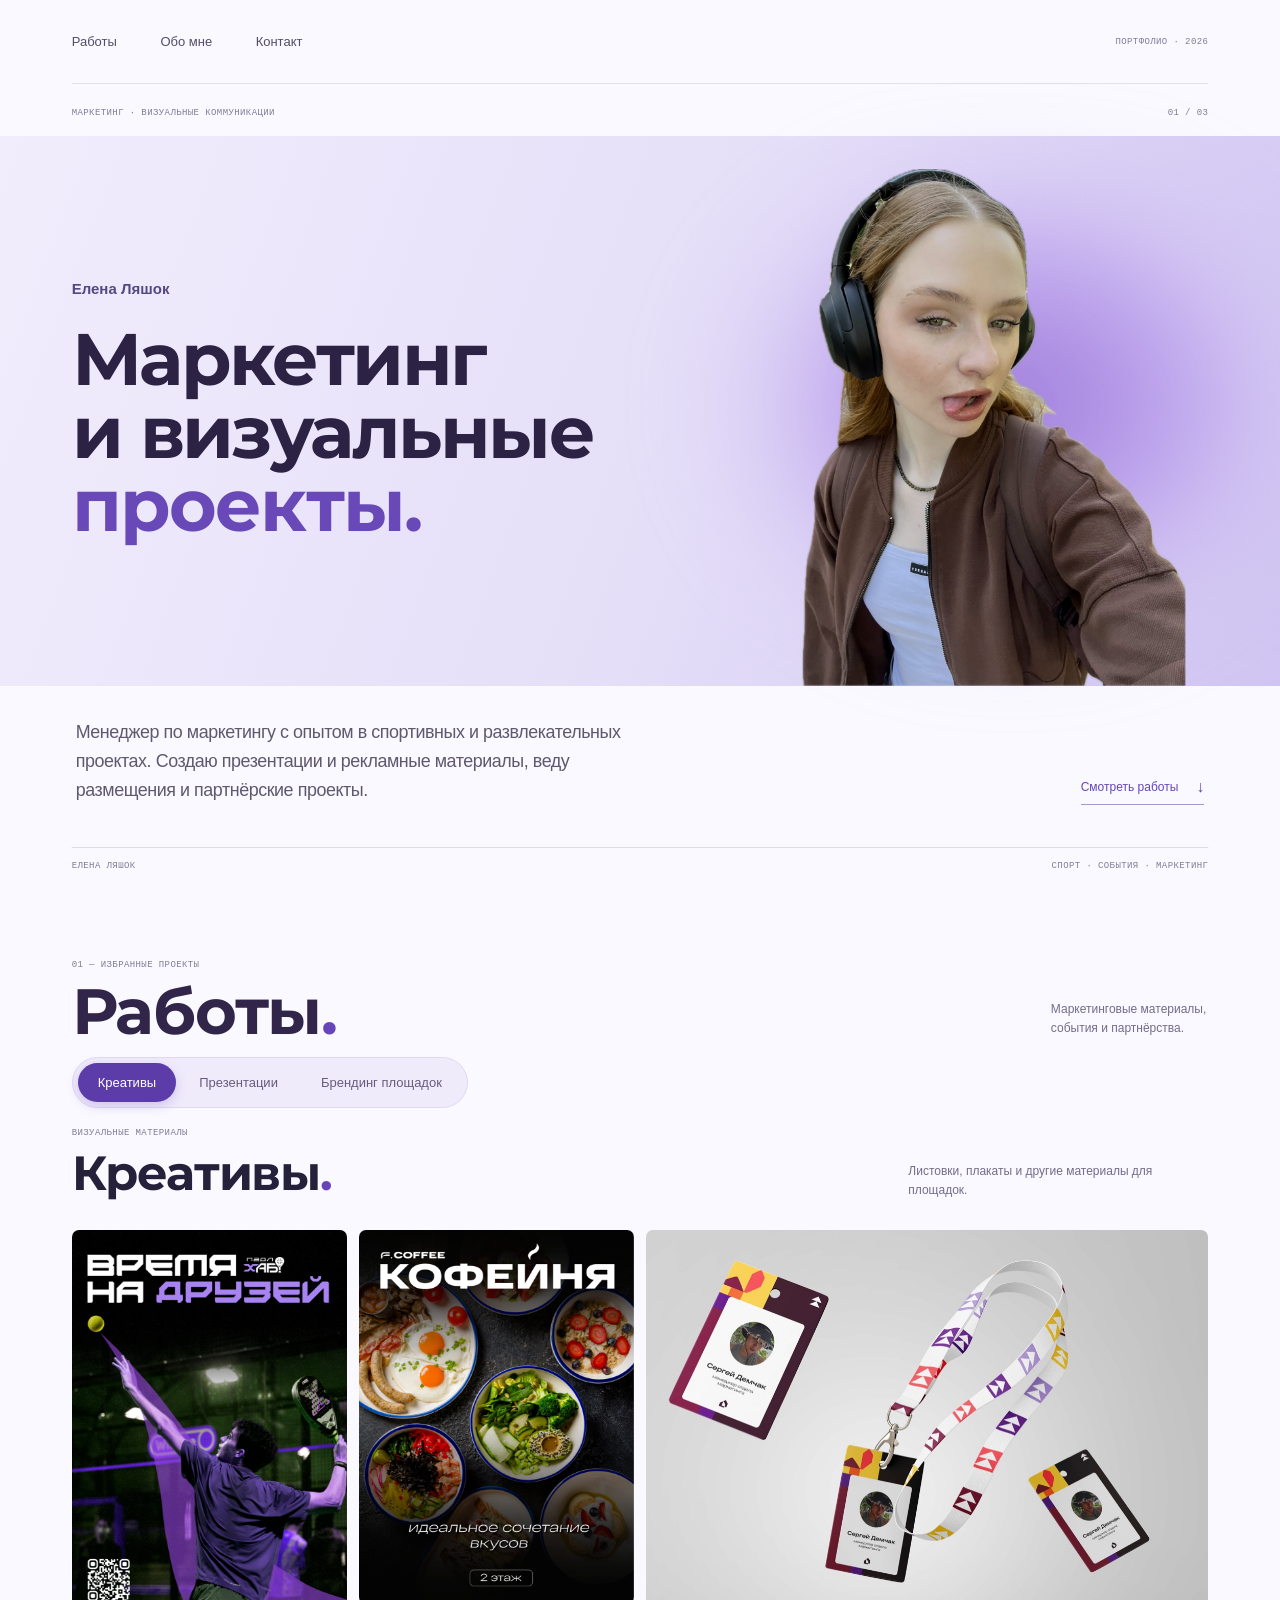
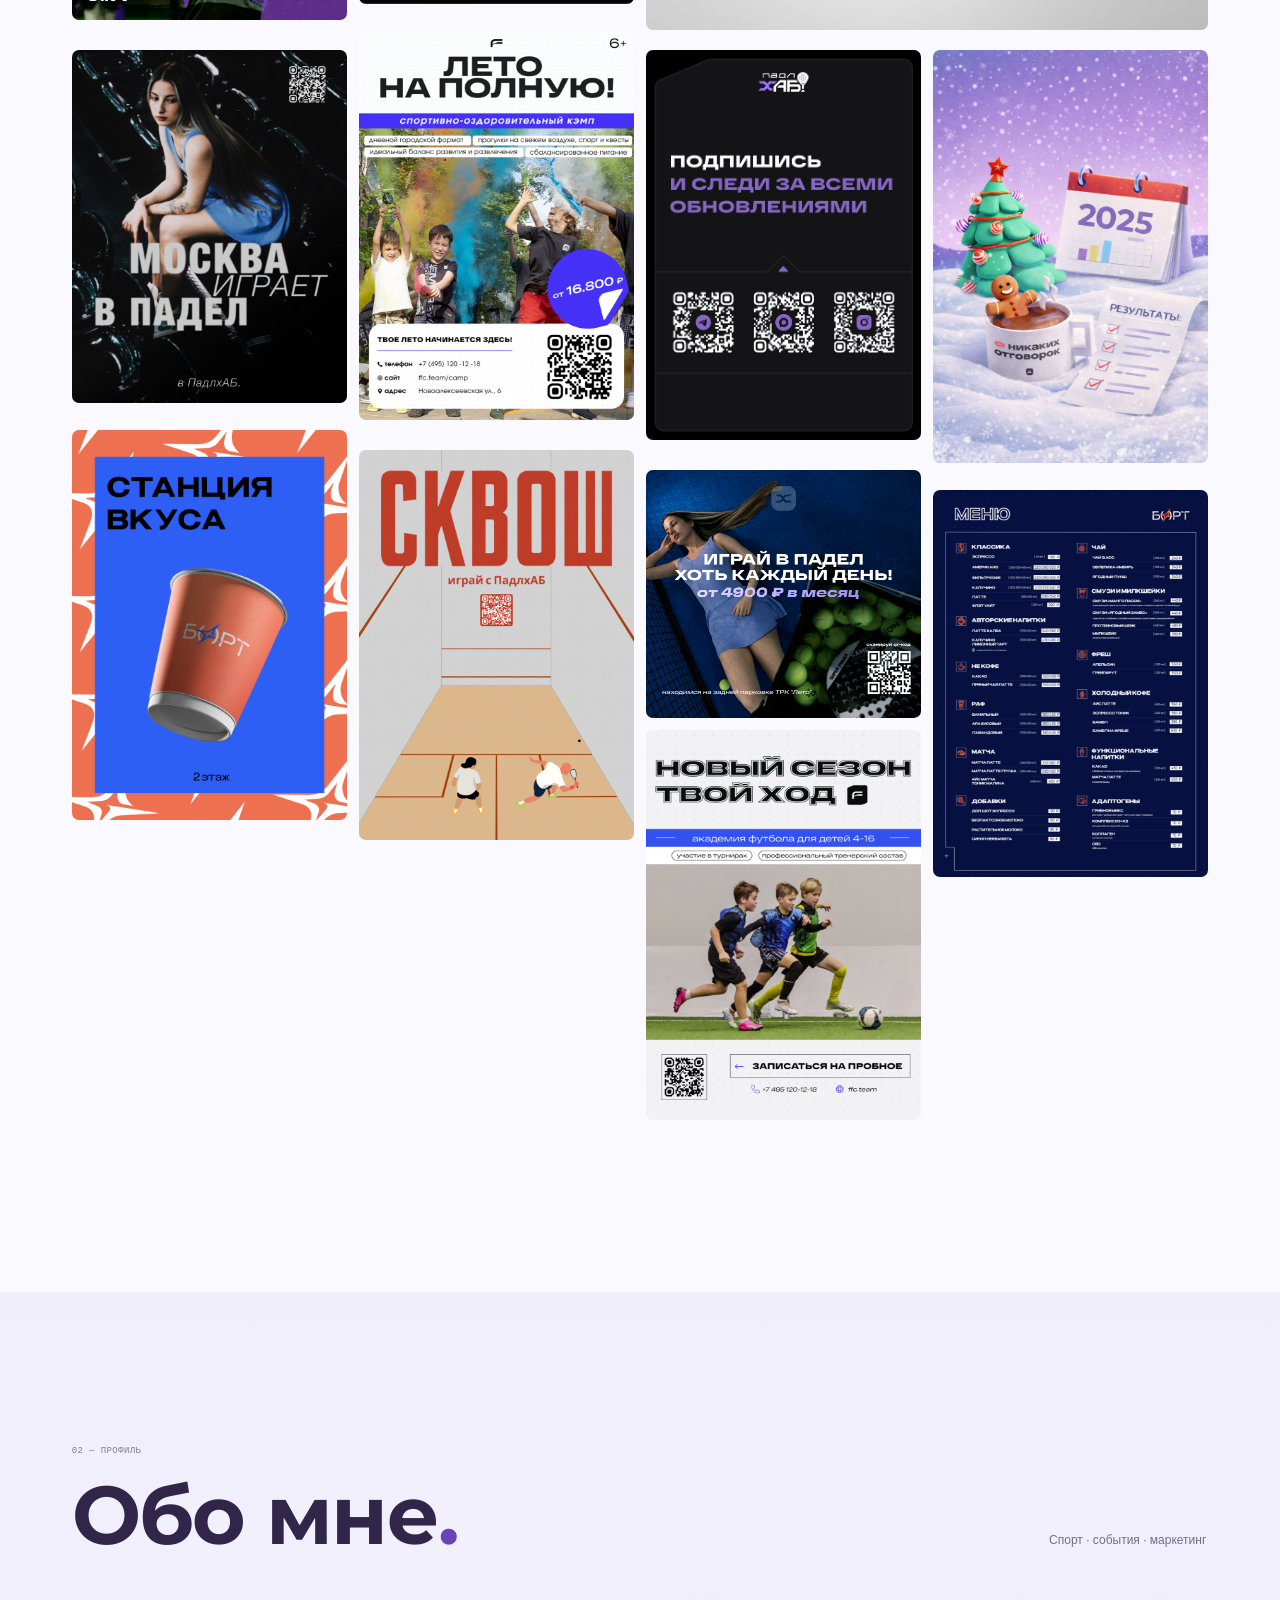
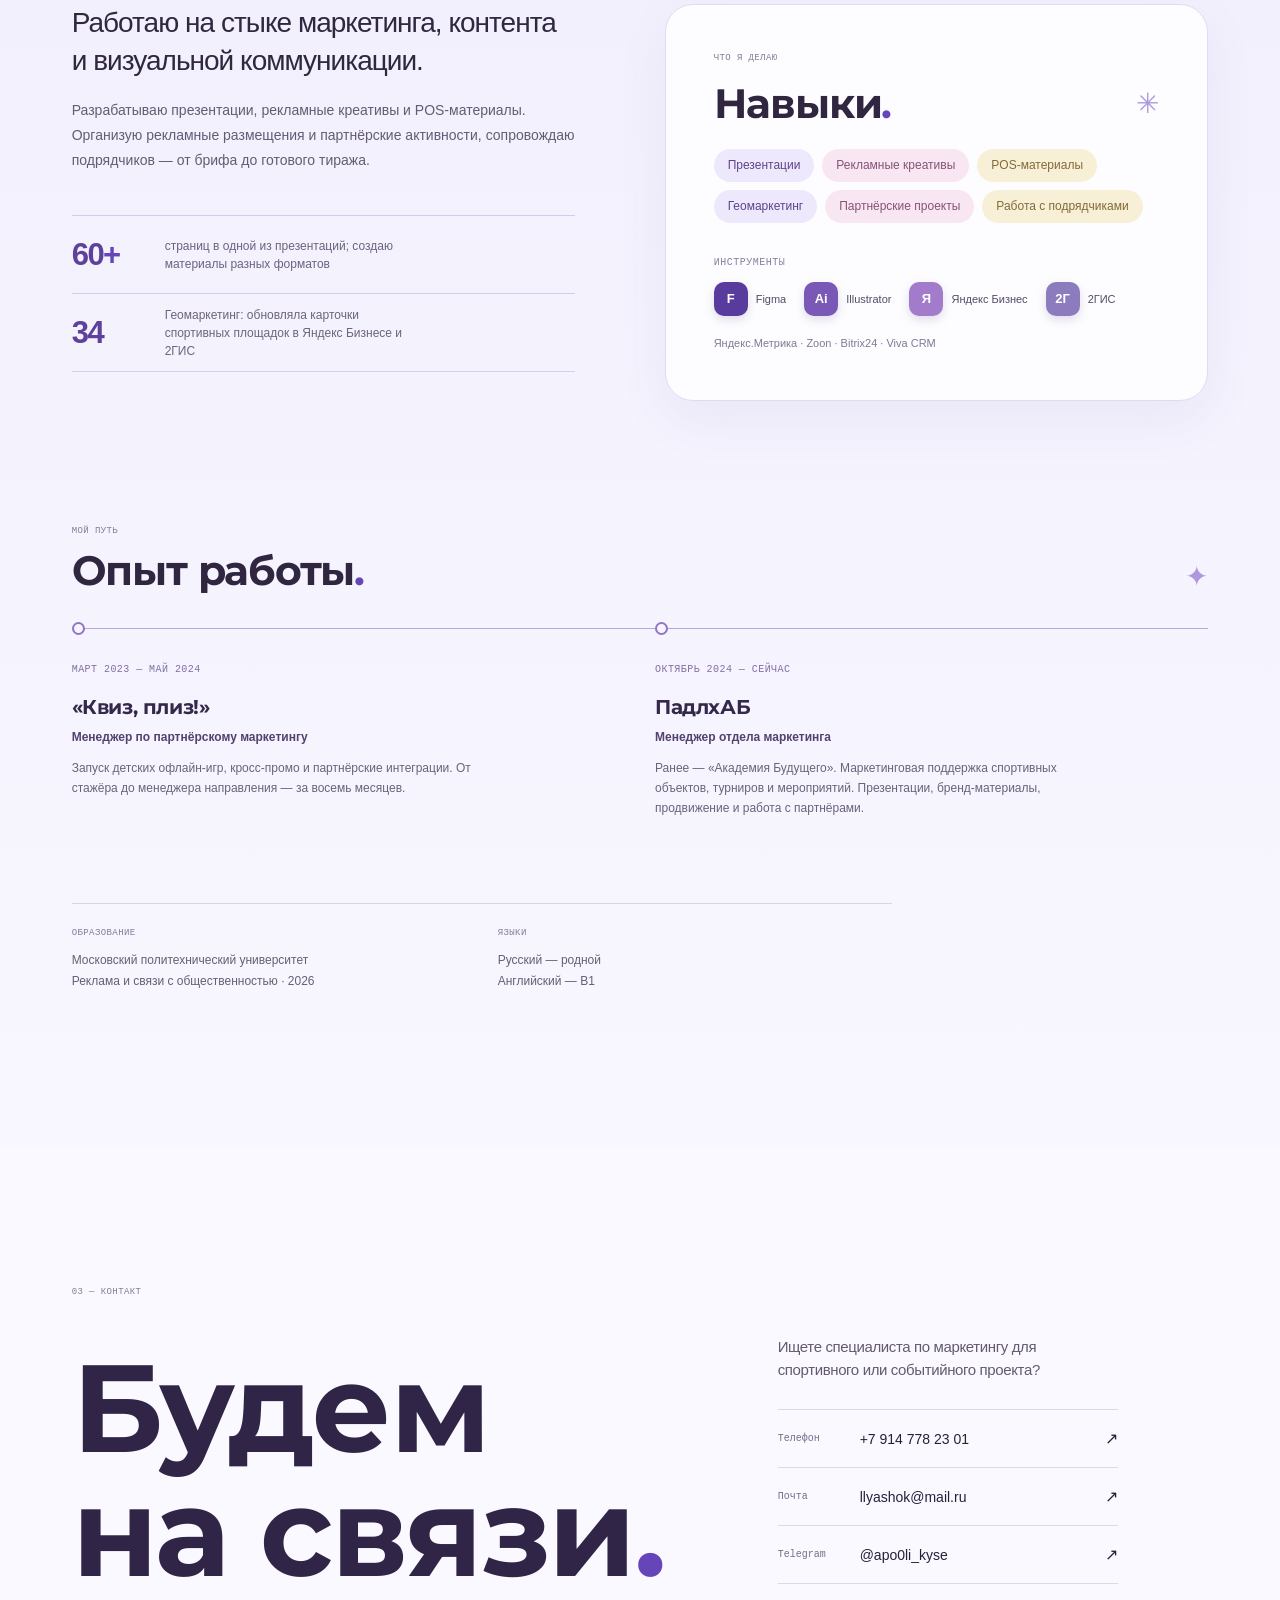
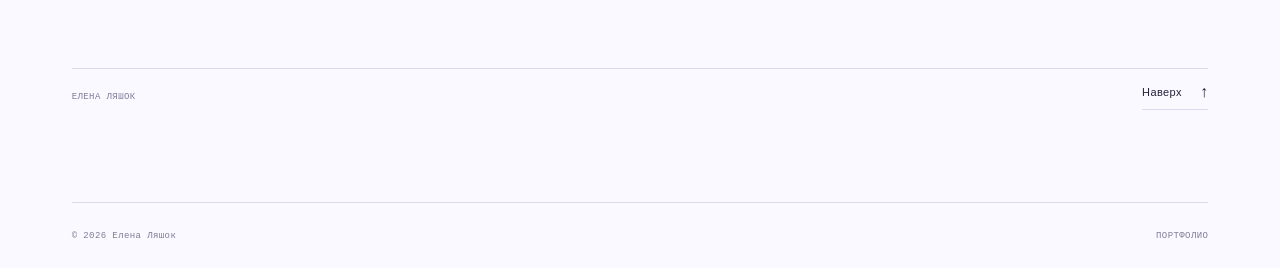
==== commit e257efce: "Refine portrait glow" ====
--- a/index.html
+++ b/index.html
@@ -6,7 +6,7 @@
   <meta name="theme-color" content="#f8f7ff">
   <meta name="description" content="Елена Ляшок — менеджер по маркетингу. Избранные проекты, опыт и контакты.">
   <title>Елена Ляшок — портфолио</title>
-  <link rel="stylesheet" href="assets/css/style.css?v=branding-layout-20261119c">
+  <link rel="stylesheet" href="assets/css/style.css?v=portrait-glow-20261119">
   <script src="assets/js/main.js?v=focus-20261119" defer></script>
 </head>
 <body>
--- a/assets/css/style.css
+++ b/assets/css/style.css
@@ -528,13 +528,13 @@
 
 /* Portrait on the first screen */
 .hero-art{isolation:isolate}
-.hero-art::before{inset:4% -20%;background:radial-gradient(ellipse at 52% 48%,#9e7bdcbd 0%,#bba0eb88 38%,transparent 72%);filter:blur(32px);z-index:-1}
+.hero-art::before{inset:4% -20%;background:radial-gradient(ellipse at 53% 48%,#8659cfb8 0%,#a781e68a 35%,#c8b2ef4d 55%,transparent 74%);filter:blur(38px);z-index:-1}
 .hero-portrait{position:absolute;z-index:1;bottom:0;left:50%;transform:translateX(-50%);display:block;width:100%;height:94%;object-fit:contain;object-position:center bottom}
 @media(max-width:600px){
   .hero-stage{display:flex;flex-direction:column;min-height:0}
   .hero-copy{padding:48px 0 8px}
   .hero-art{position:relative;right:auto;bottom:auto;width:100%;height:clamp(250px,78vw,360px);opacity:1}
-  .hero-art::before{inset:0 -10%;background:radial-gradient(ellipse at 62% 48%,#9e7bdcab 0%,#bba0eb70 40%,transparent 72%)}
+  .hero-art::before{inset:0 -10%;background:radial-gradient(ellipse at 62% 48%,#8659cfa3 0%,#a781e677 38%,#c8b2ef3d 58%,transparent 74%)}
   .hero-portrait{left:auto;right:0;transform:none;width:min(100%,340px);height:100%;object-position:right bottom}
 }
 
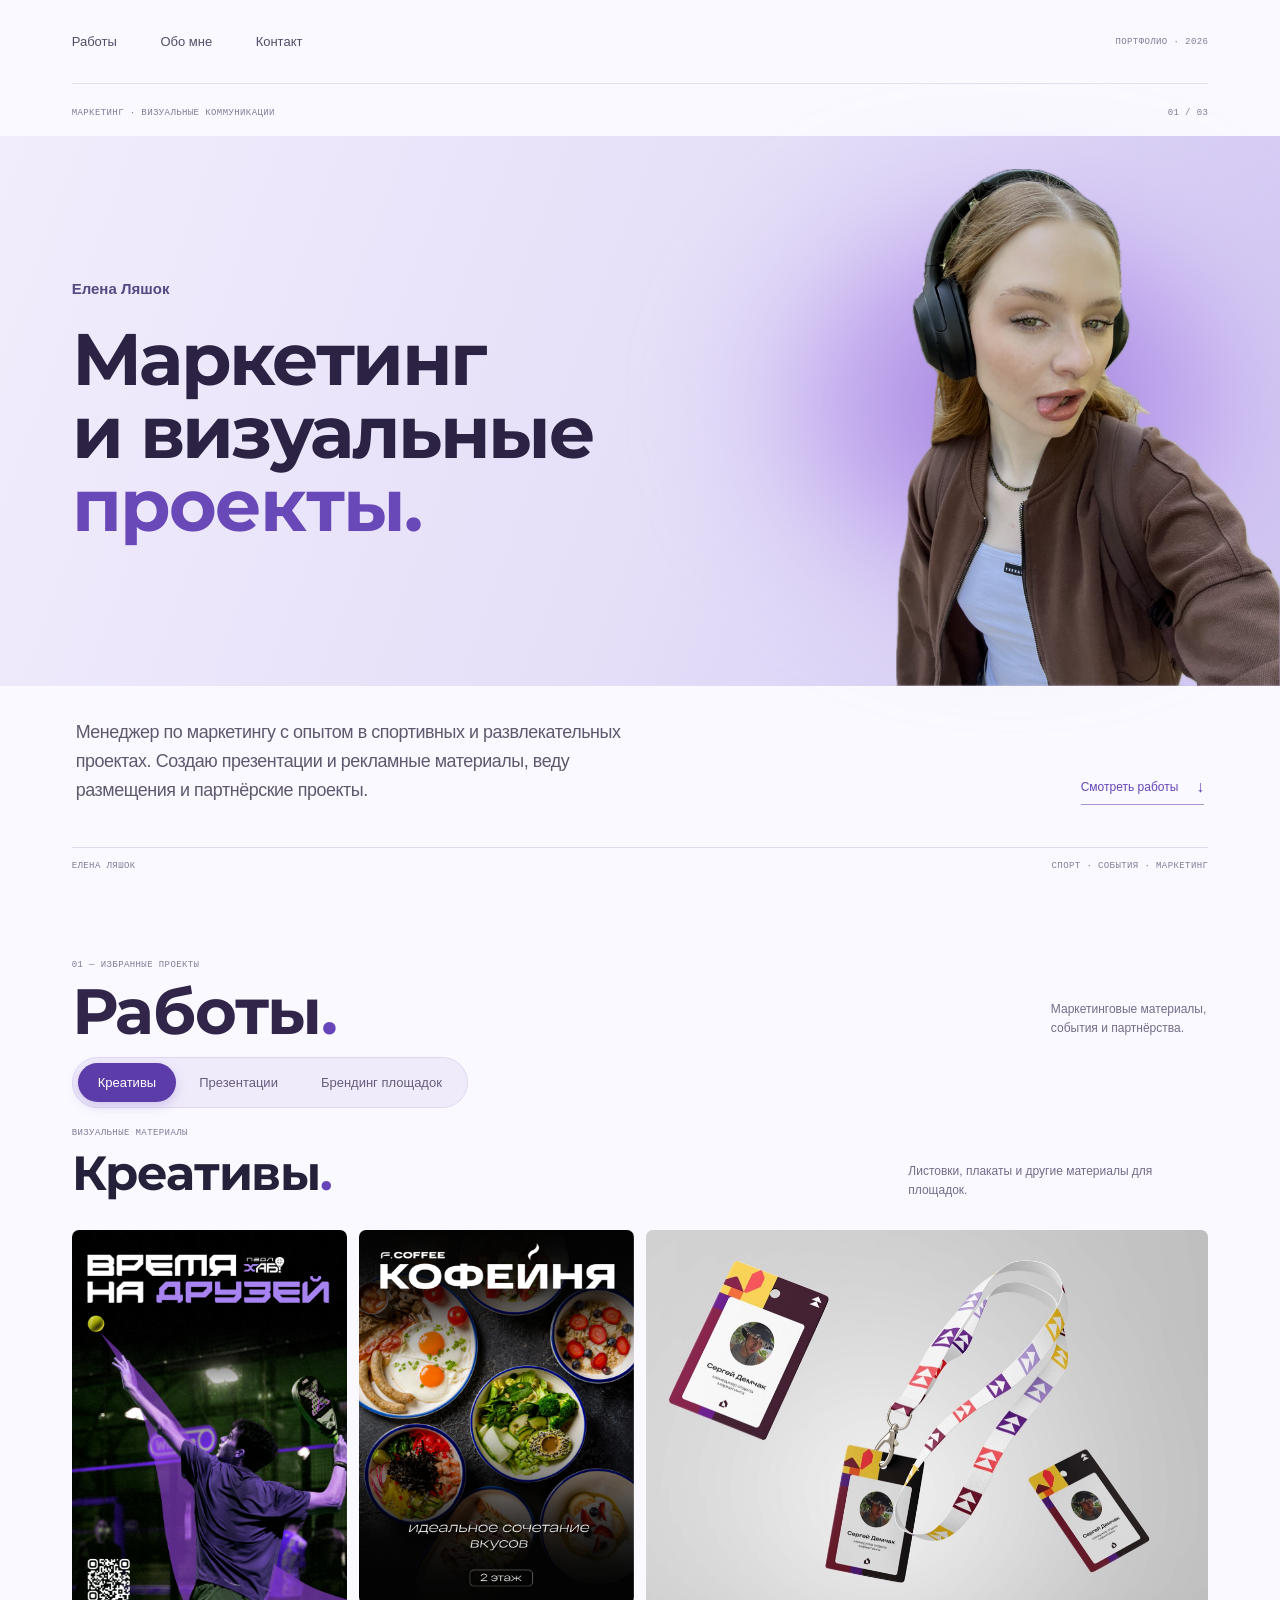
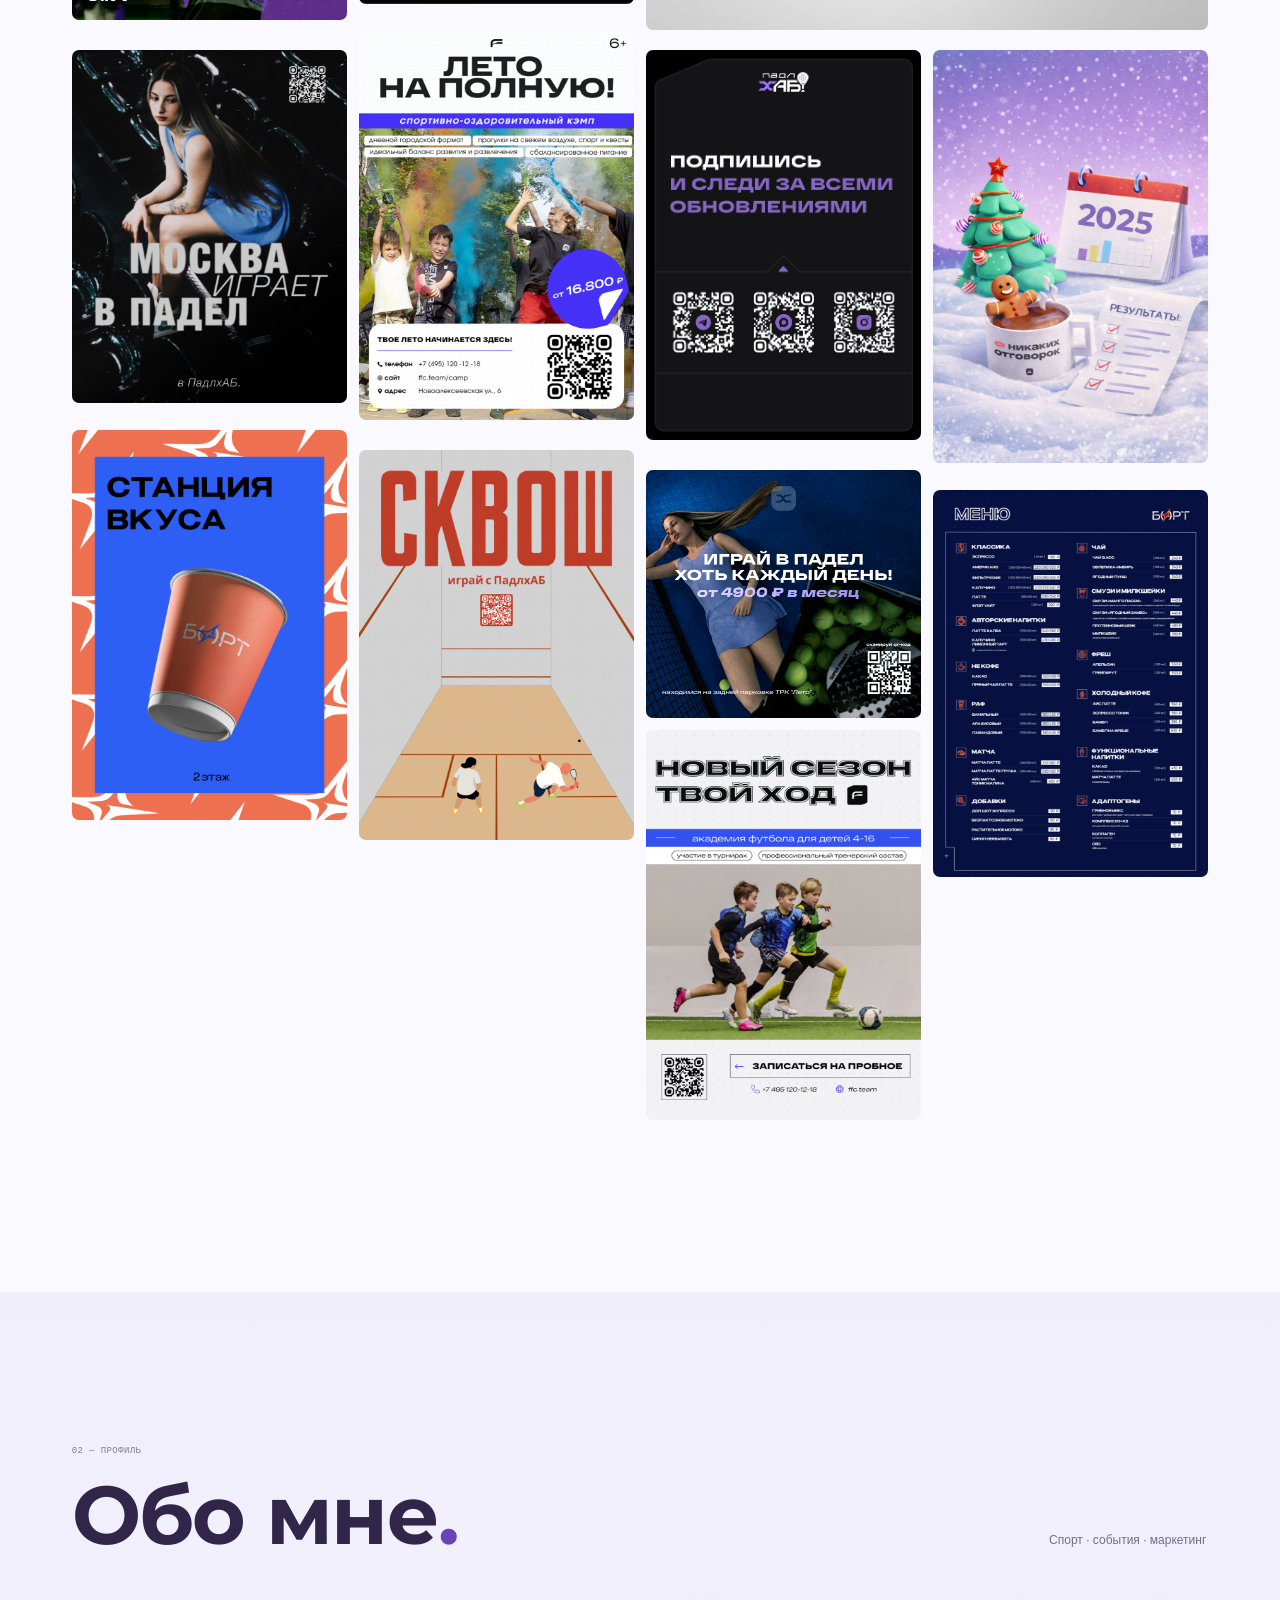
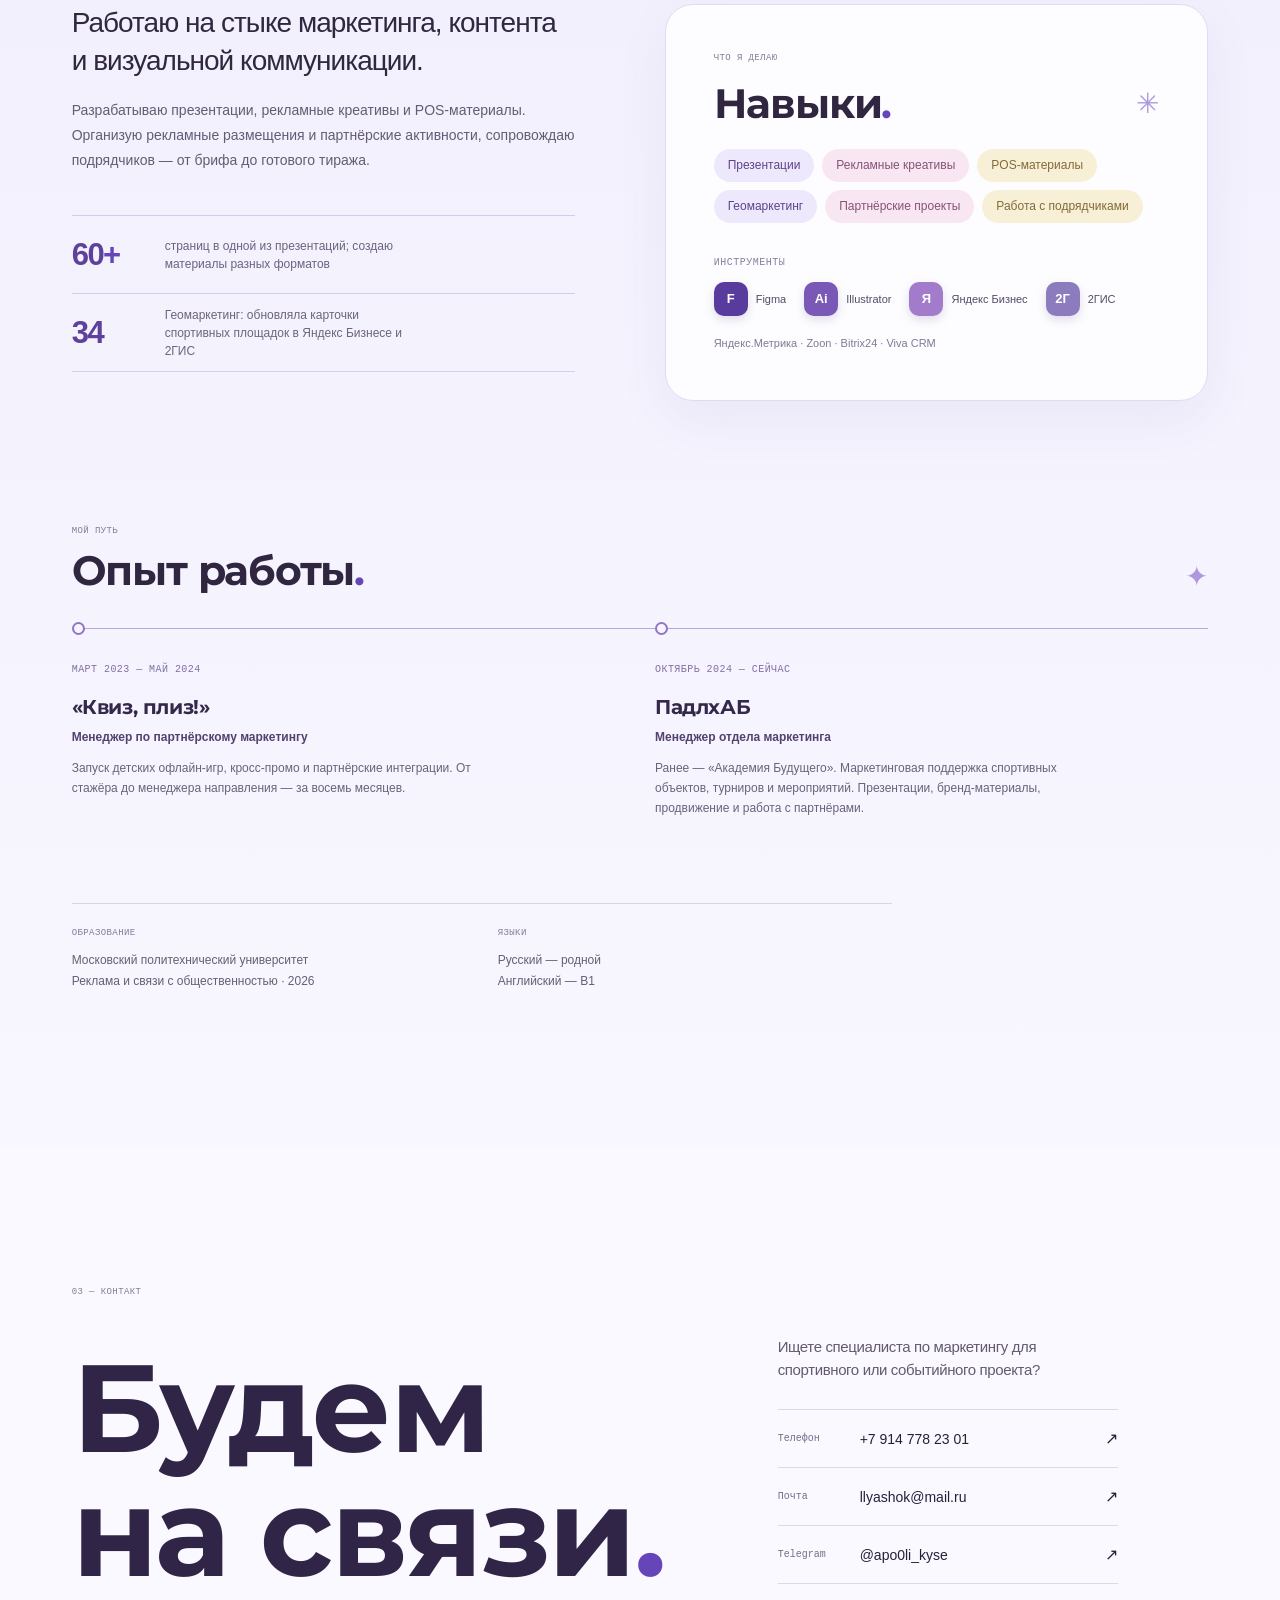
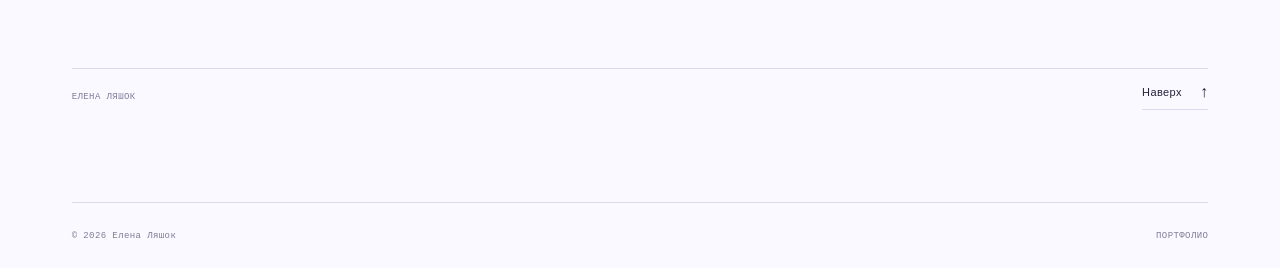
==== commit 4ca3a09d: "Align portrait with page edge" ====
--- a/index.html
+++ b/index.html
@@ -6,7 +6,7 @@
   <meta name="theme-color" content="#f8f7ff">
   <meta name="description" content="Елена Ляшок — менеджер по маркетингу. Избранные проекты, опыт и контакты.">
   <title>Елена Ляшок — портфолио</title>
-  <link rel="stylesheet" href="assets/css/style.css?v=portrait-glow-20261119">
+  <link rel="stylesheet" href="assets/css/style.css?v=portrait-edge-20261119">
   <script src="assets/js/main.js?v=focus-20261119" defer></script>
 </head>
 <body>
--- a/assets/css/style.css
+++ b/assets/css/style.css
@@ -529,13 +529,13 @@
 /* Portrait on the first screen */
 .hero-art{isolation:isolate}
 .hero-art::before{inset:4% -20%;background:radial-gradient(ellipse at 53% 48%,#8659cfb8 0%,#a781e68a 35%,#c8b2ef4d 55%,transparent 74%);filter:blur(38px);z-index:-1}
-.hero-portrait{position:absolute;z-index:1;bottom:0;left:50%;transform:translateX(-50%);display:block;width:100%;height:94%;object-fit:contain;object-position:center bottom}
+.hero-portrait{position:absolute;z-index:1;bottom:0;right:calc(-1 * max(var(--gutter), (100vw - var(--page)) / 2));display:block;width:auto;height:94%;object-fit:contain;object-position:right bottom}
 @media(max-width:600px){
   .hero-stage{display:flex;flex-direction:column;min-height:0}
   .hero-copy{padding:48px 0 8px}
   .hero-art{position:relative;right:auto;bottom:auto;width:100%;height:clamp(250px,78vw,360px);opacity:1}
   .hero-art::before{inset:0 -10%;background:radial-gradient(ellipse at 62% 48%,#8659cfa3 0%,#a781e677 38%,#c8b2ef3d 58%,transparent 74%)}
-  .hero-portrait{left:auto;right:0;transform:none;width:min(100%,340px);height:100%;object-position:right bottom}
+  .hero-portrait{width:auto;height:100%;object-position:right bottom}
 }
 
 /* Creative work mosaic */
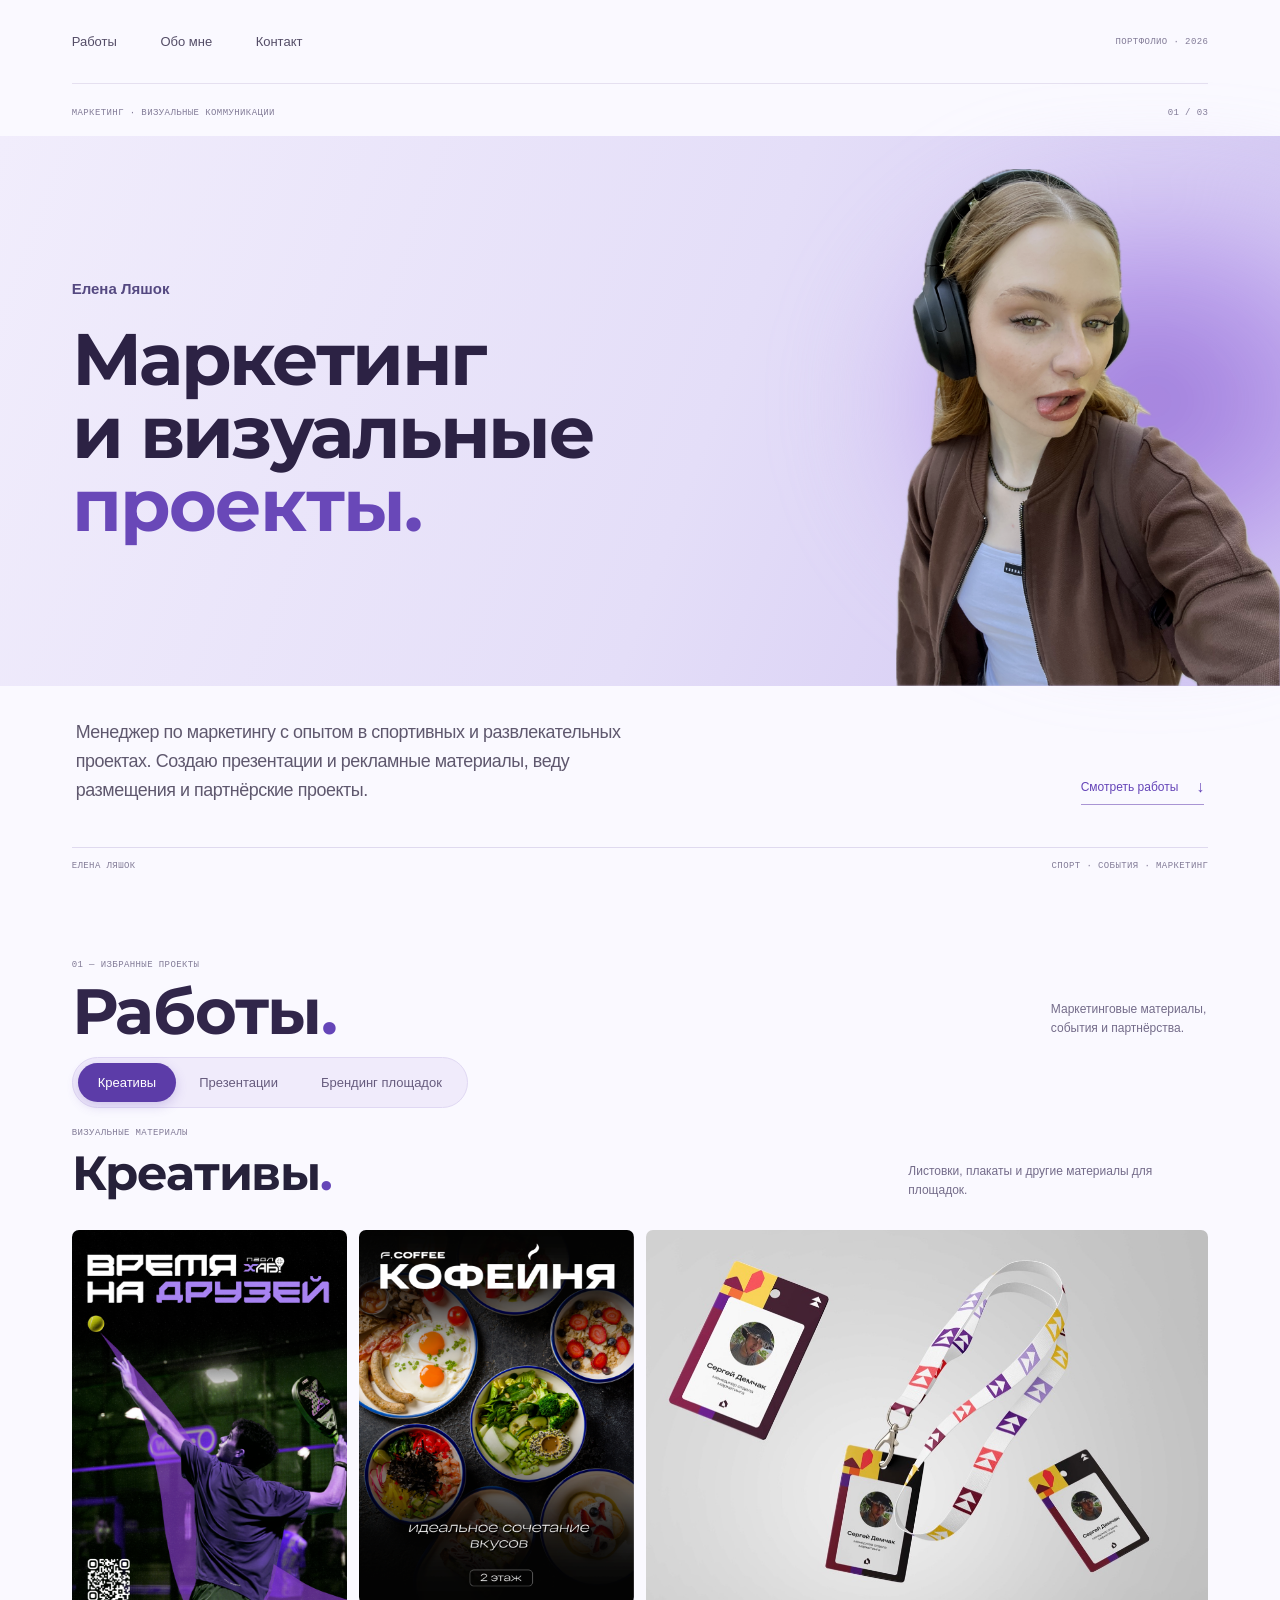
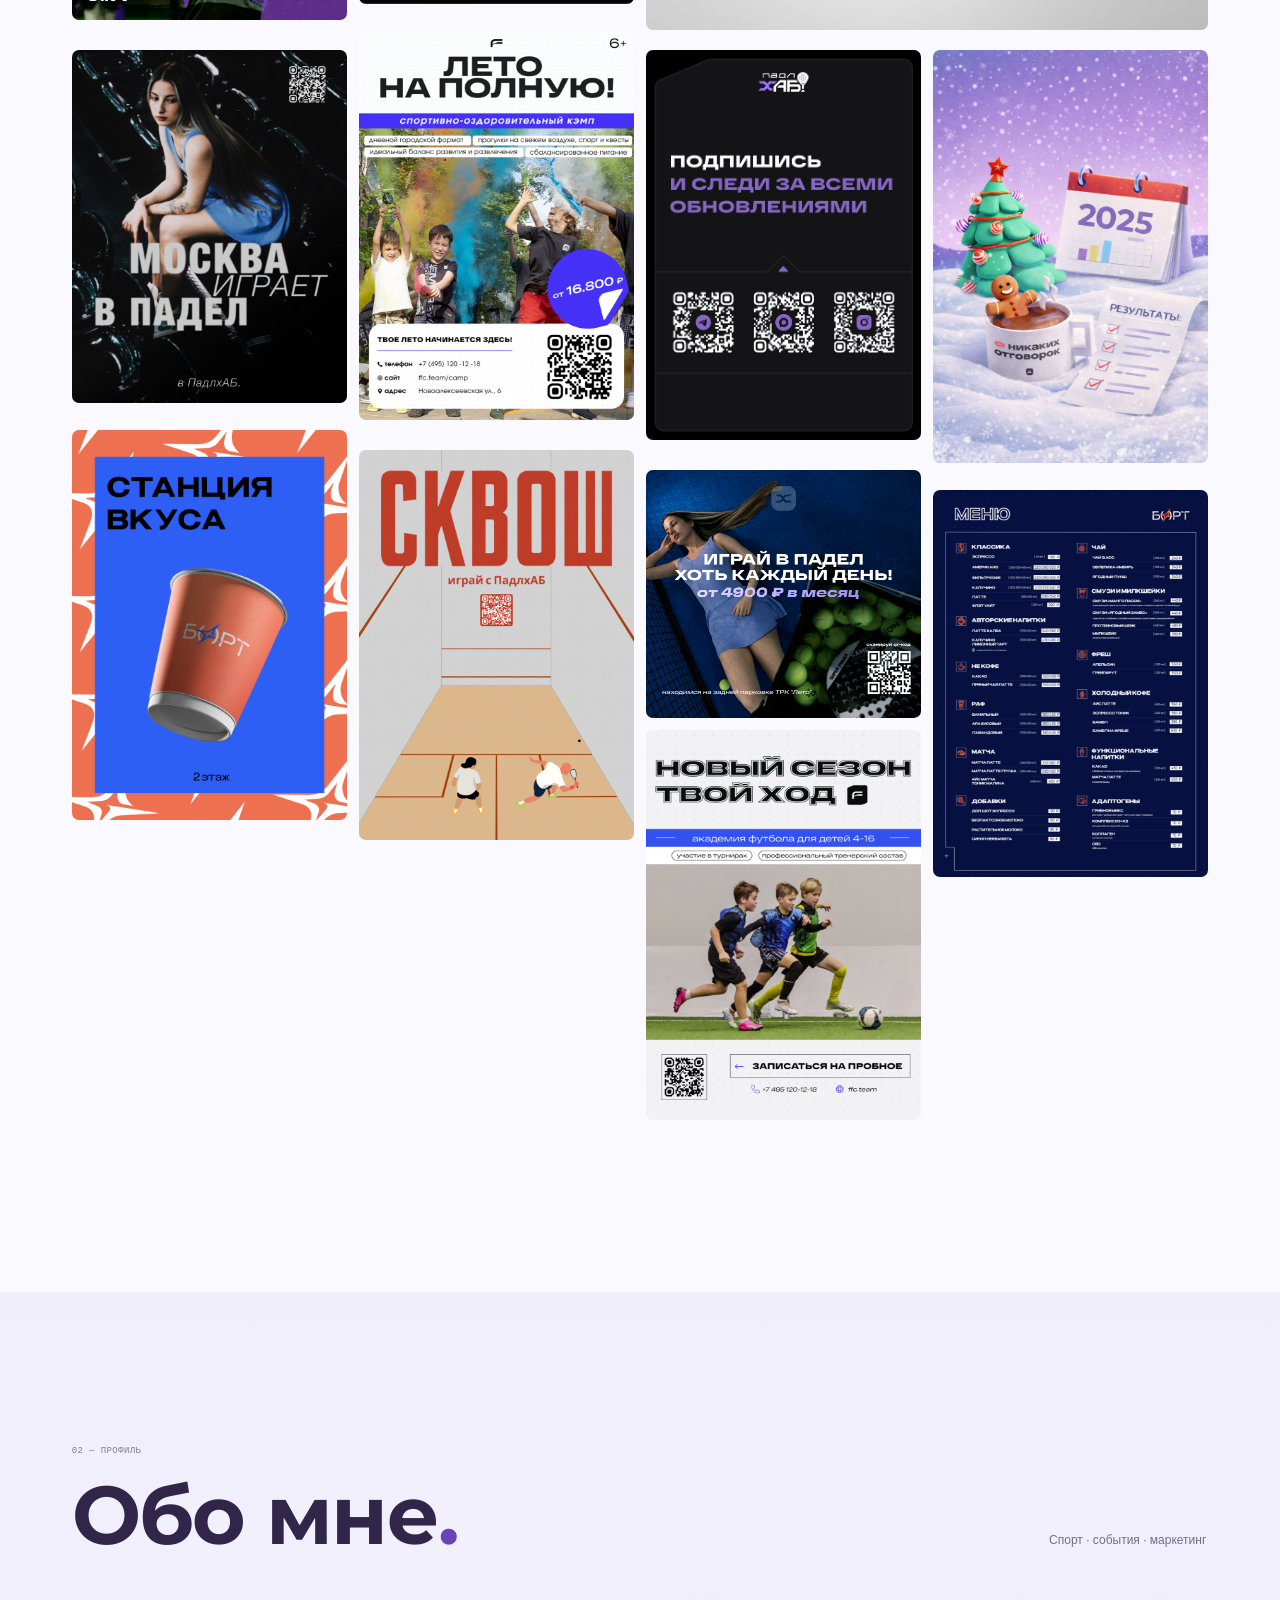
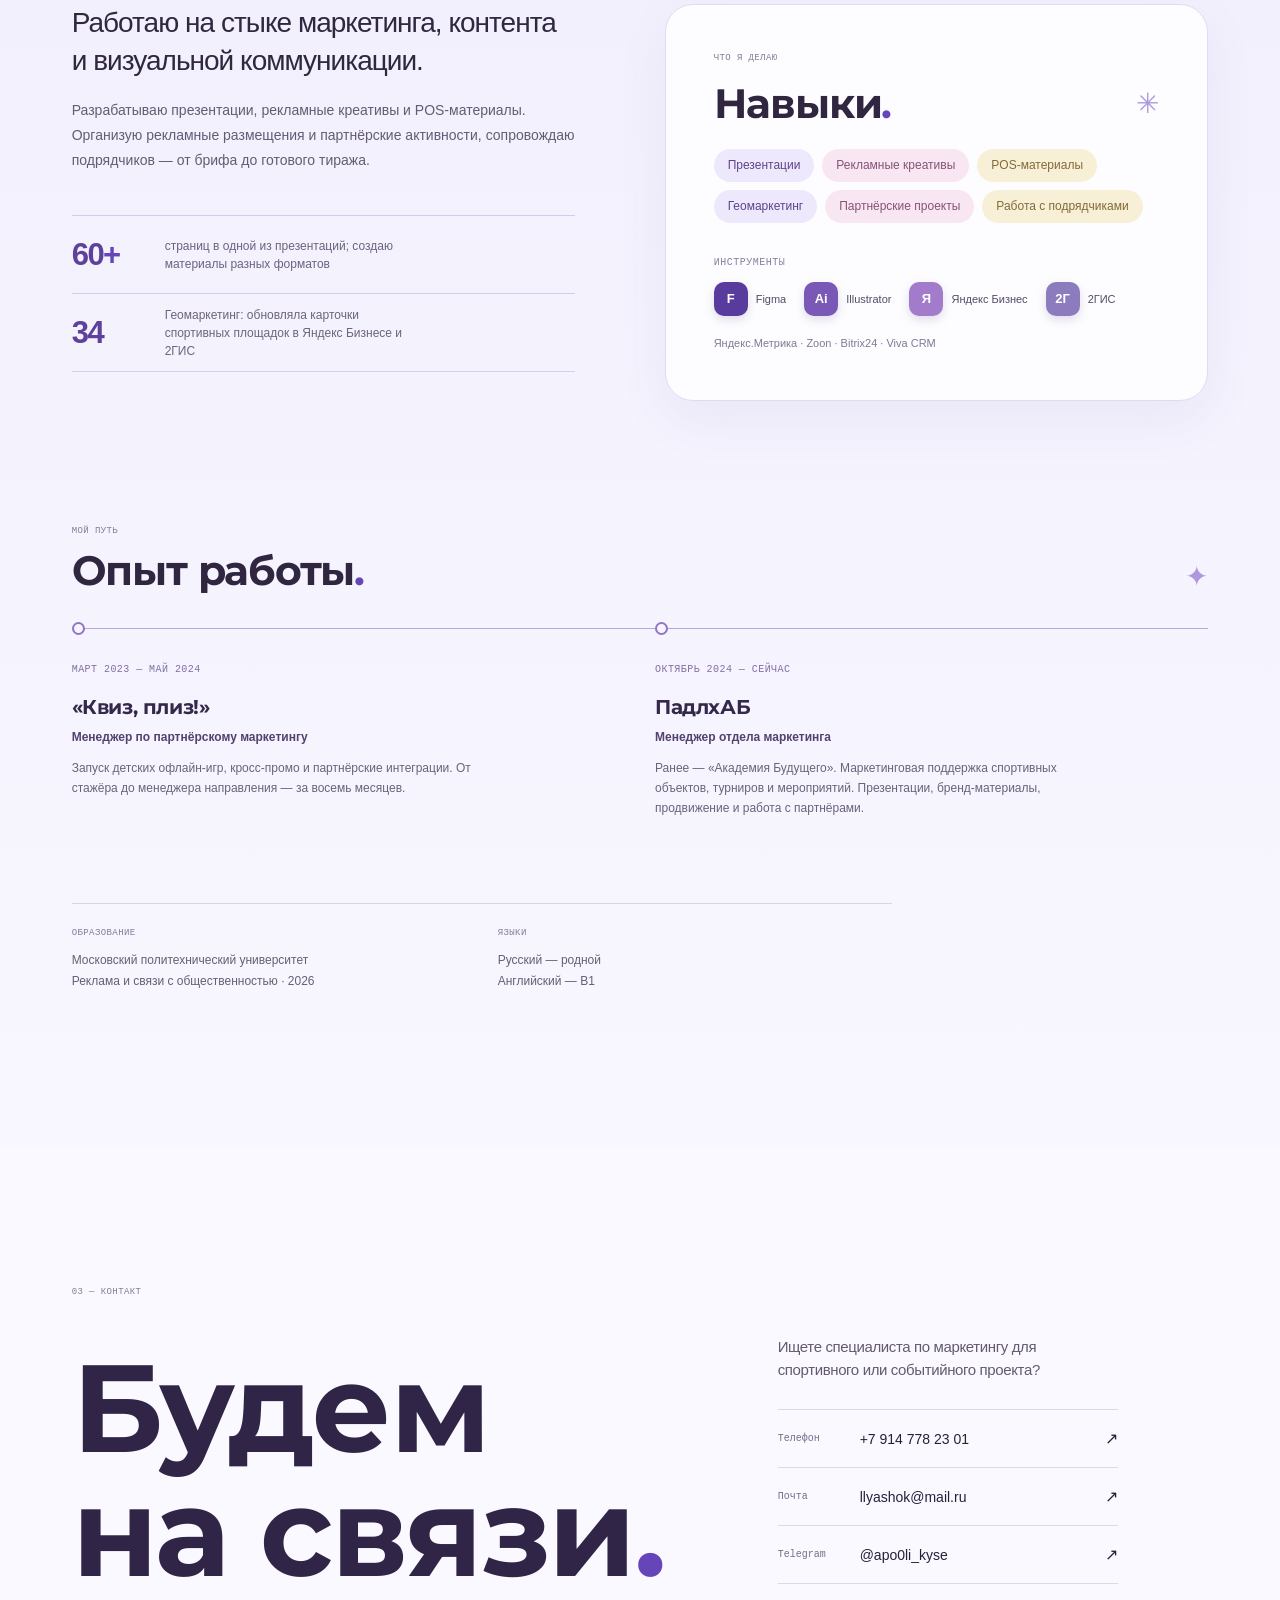
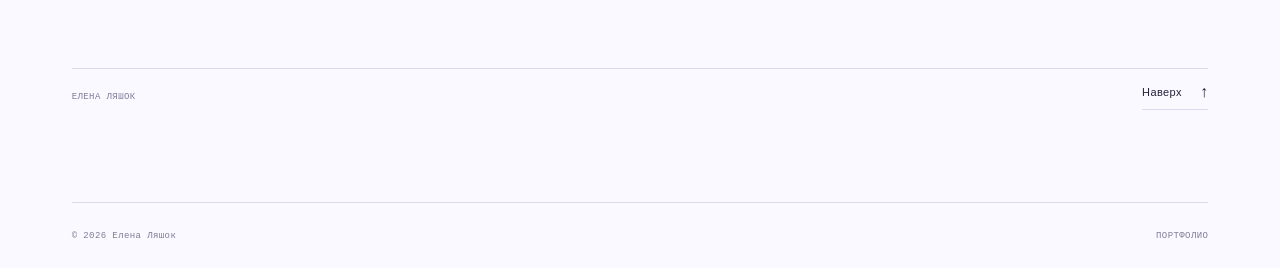
==== commit 61e54487: "Align portrait glow" ====
--- a/index.html
+++ b/index.html
@@ -6,7 +6,7 @@
   <meta name="theme-color" content="#f8f7ff">
   <meta name="description" content="Елена Ляшок — менеджер по маркетингу. Избранные проекты, опыт и контакты.">
   <title>Елена Ляшок — портфолио</title>
-  <link rel="stylesheet" href="assets/css/style.css?v=portrait-edge-20261119">
+  <link rel="stylesheet" href="assets/css/style.css?v=portrait-glow-position-20261119">
   <script src="assets/js/main.js?v=focus-20261119" defer></script>
 </head>
 <body>
--- a/assets/css/style.css
+++ b/assets/css/style.css
@@ -528,7 +528,7 @@
 
 /* Portrait on the first screen */
 .hero-art{isolation:isolate}
-.hero-art::before{inset:4% -20%;background:radial-gradient(ellipse at 53% 48%,#8659cfb8 0%,#a781e68a 35%,#c8b2ef4d 55%,transparent 74%);filter:blur(38px);z-index:-1}
+.hero-art::before{inset:4% -20%;background:radial-gradient(ellipse at 53% 48%,#8659cfb8 0%,#a781e68a 35%,#c8b2ef4d 55%,transparent 74%);filter:blur(38px);transform:translateX(clamp(45px,12vw,140px));z-index:-1}
 .hero-portrait{position:absolute;z-index:1;bottom:0;right:calc(-1 * max(var(--gutter), (100vw - var(--page)) / 2));display:block;width:auto;height:94%;object-fit:contain;object-position:right bottom}
 @media(max-width:600px){
   .hero-stage{display:flex;flex-direction:column;min-height:0}
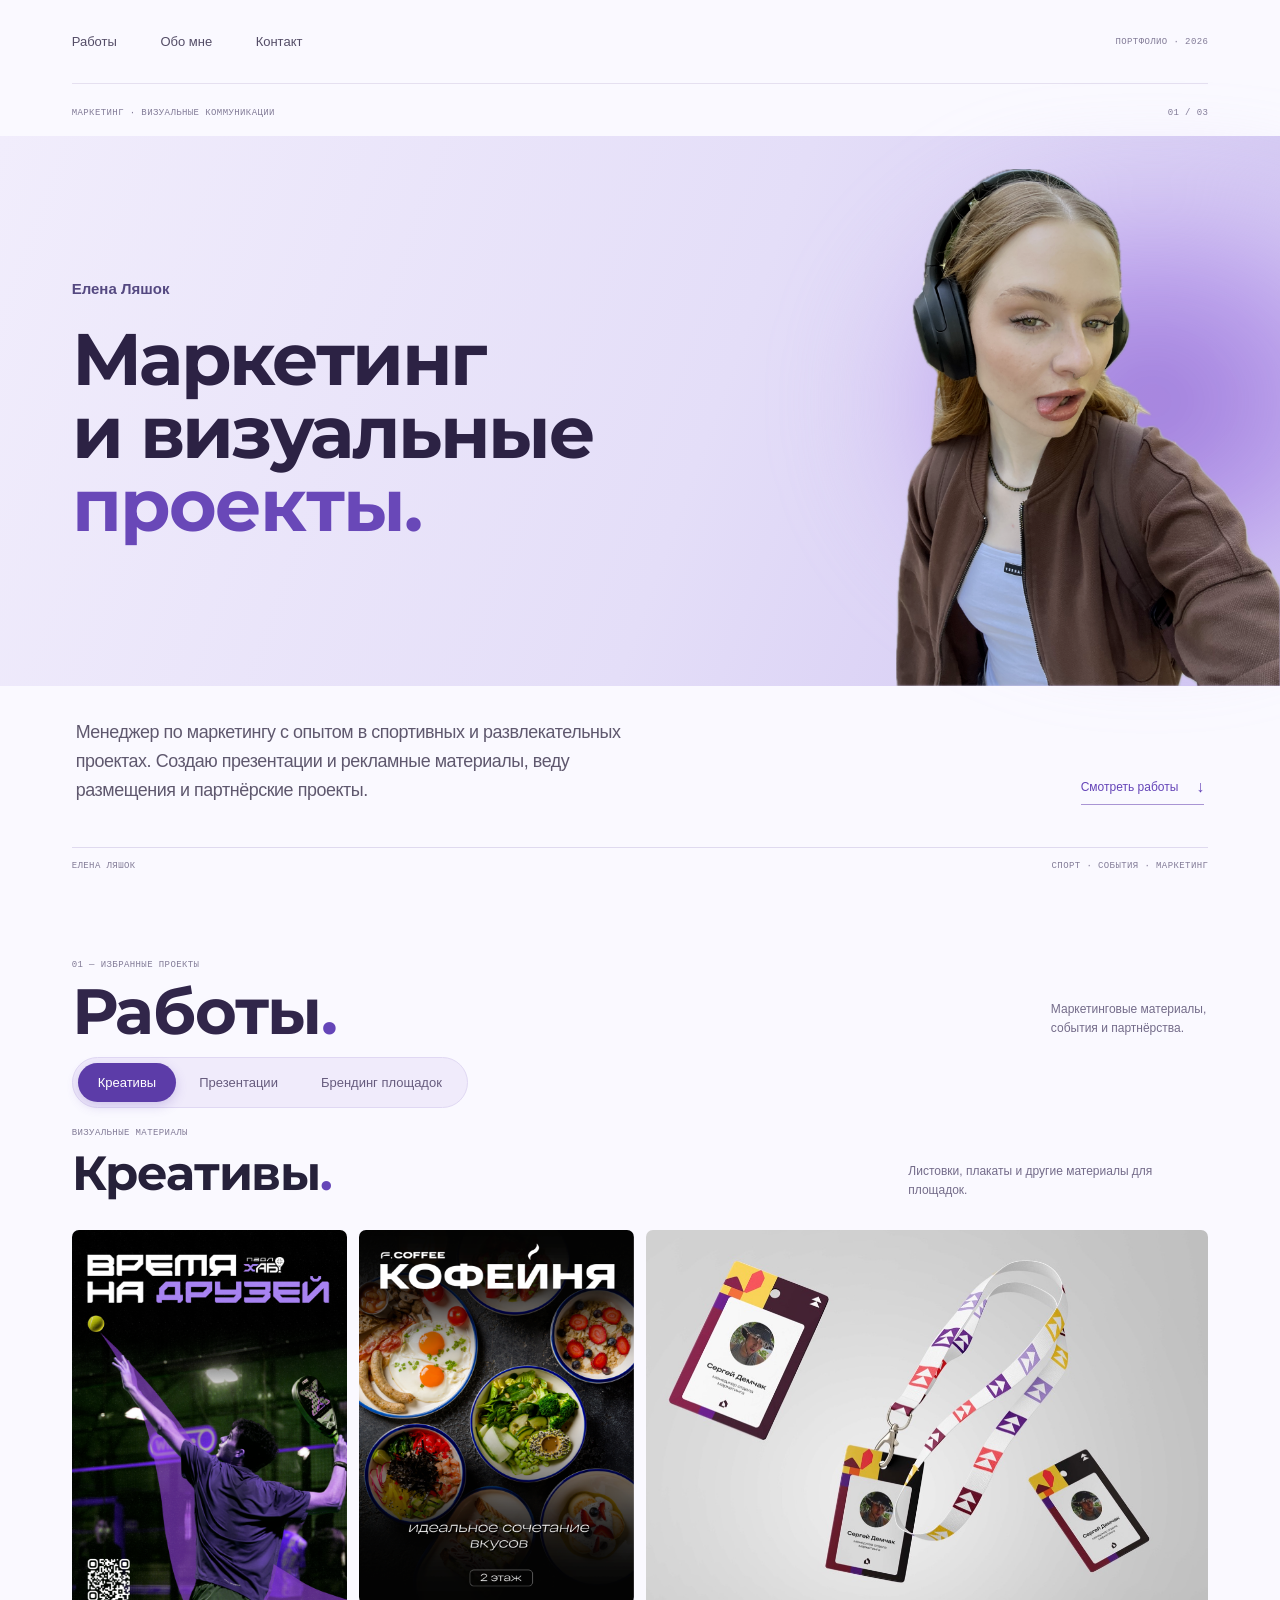
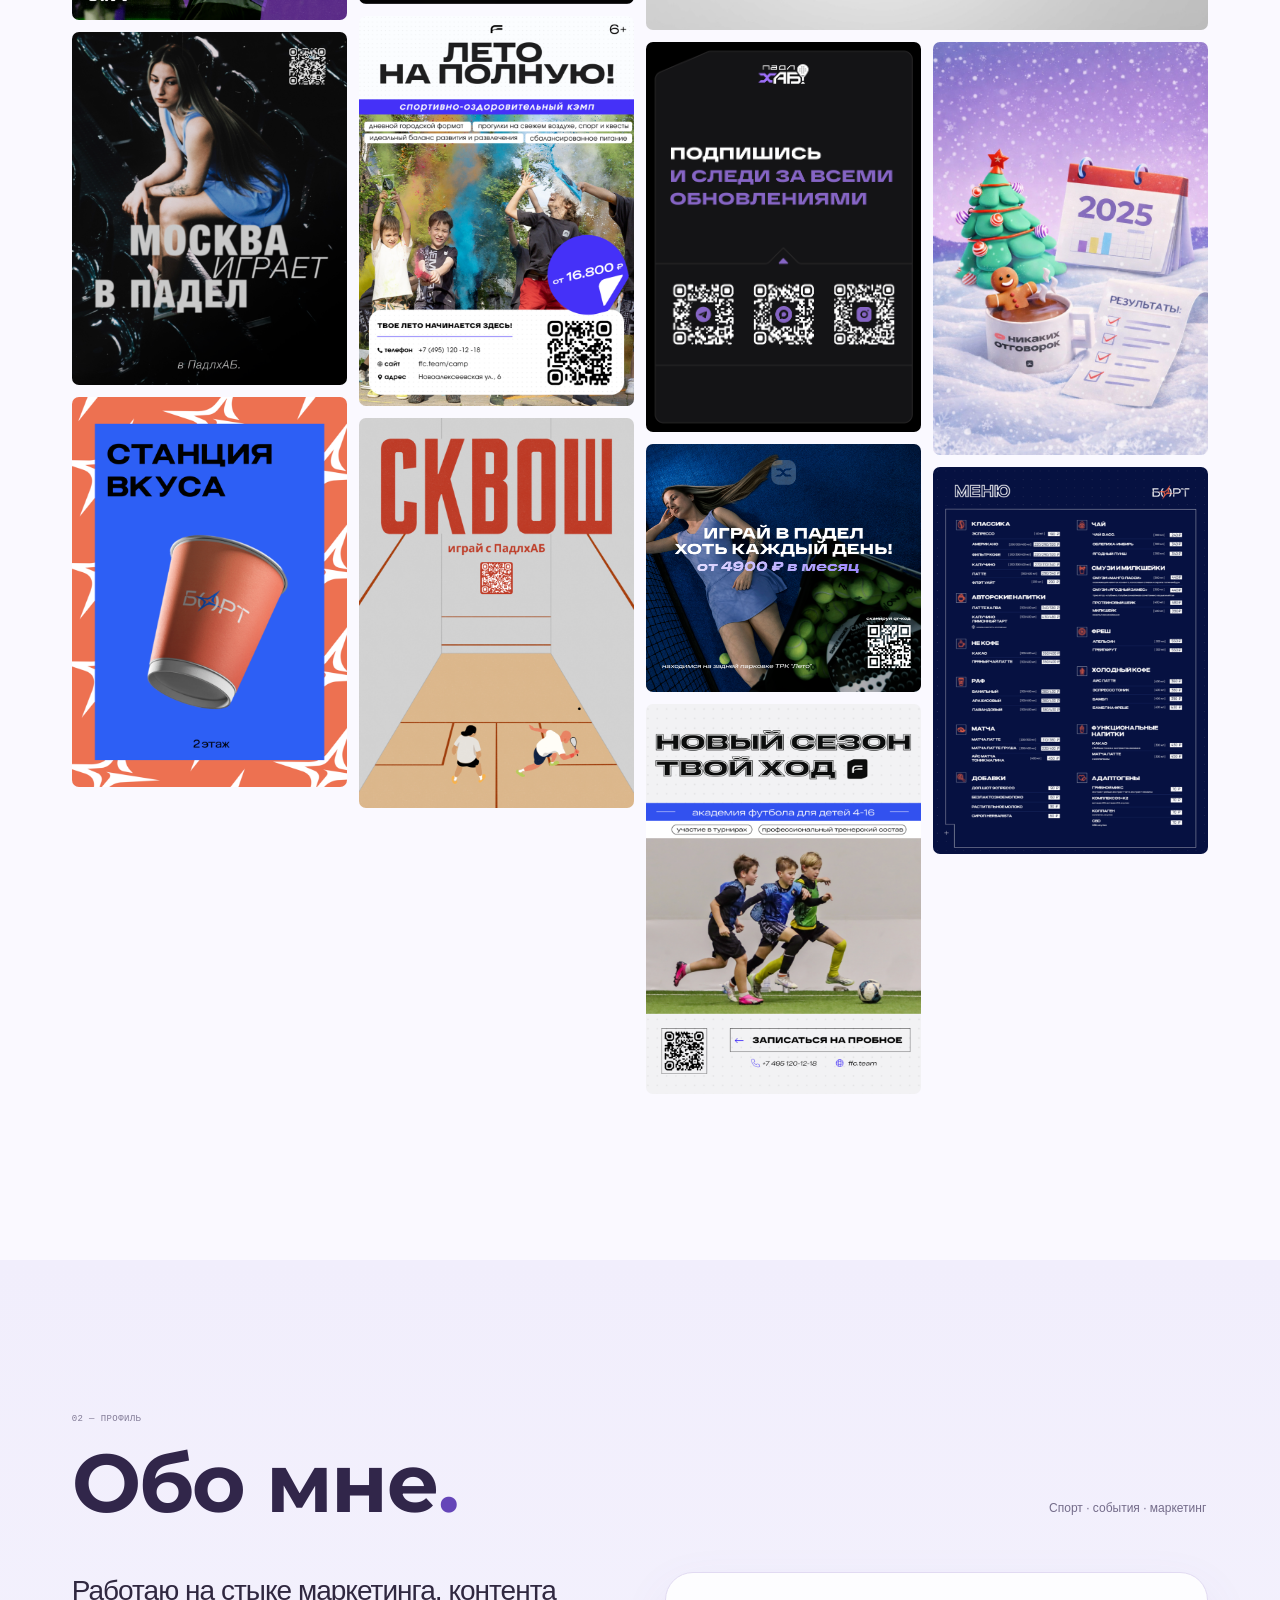
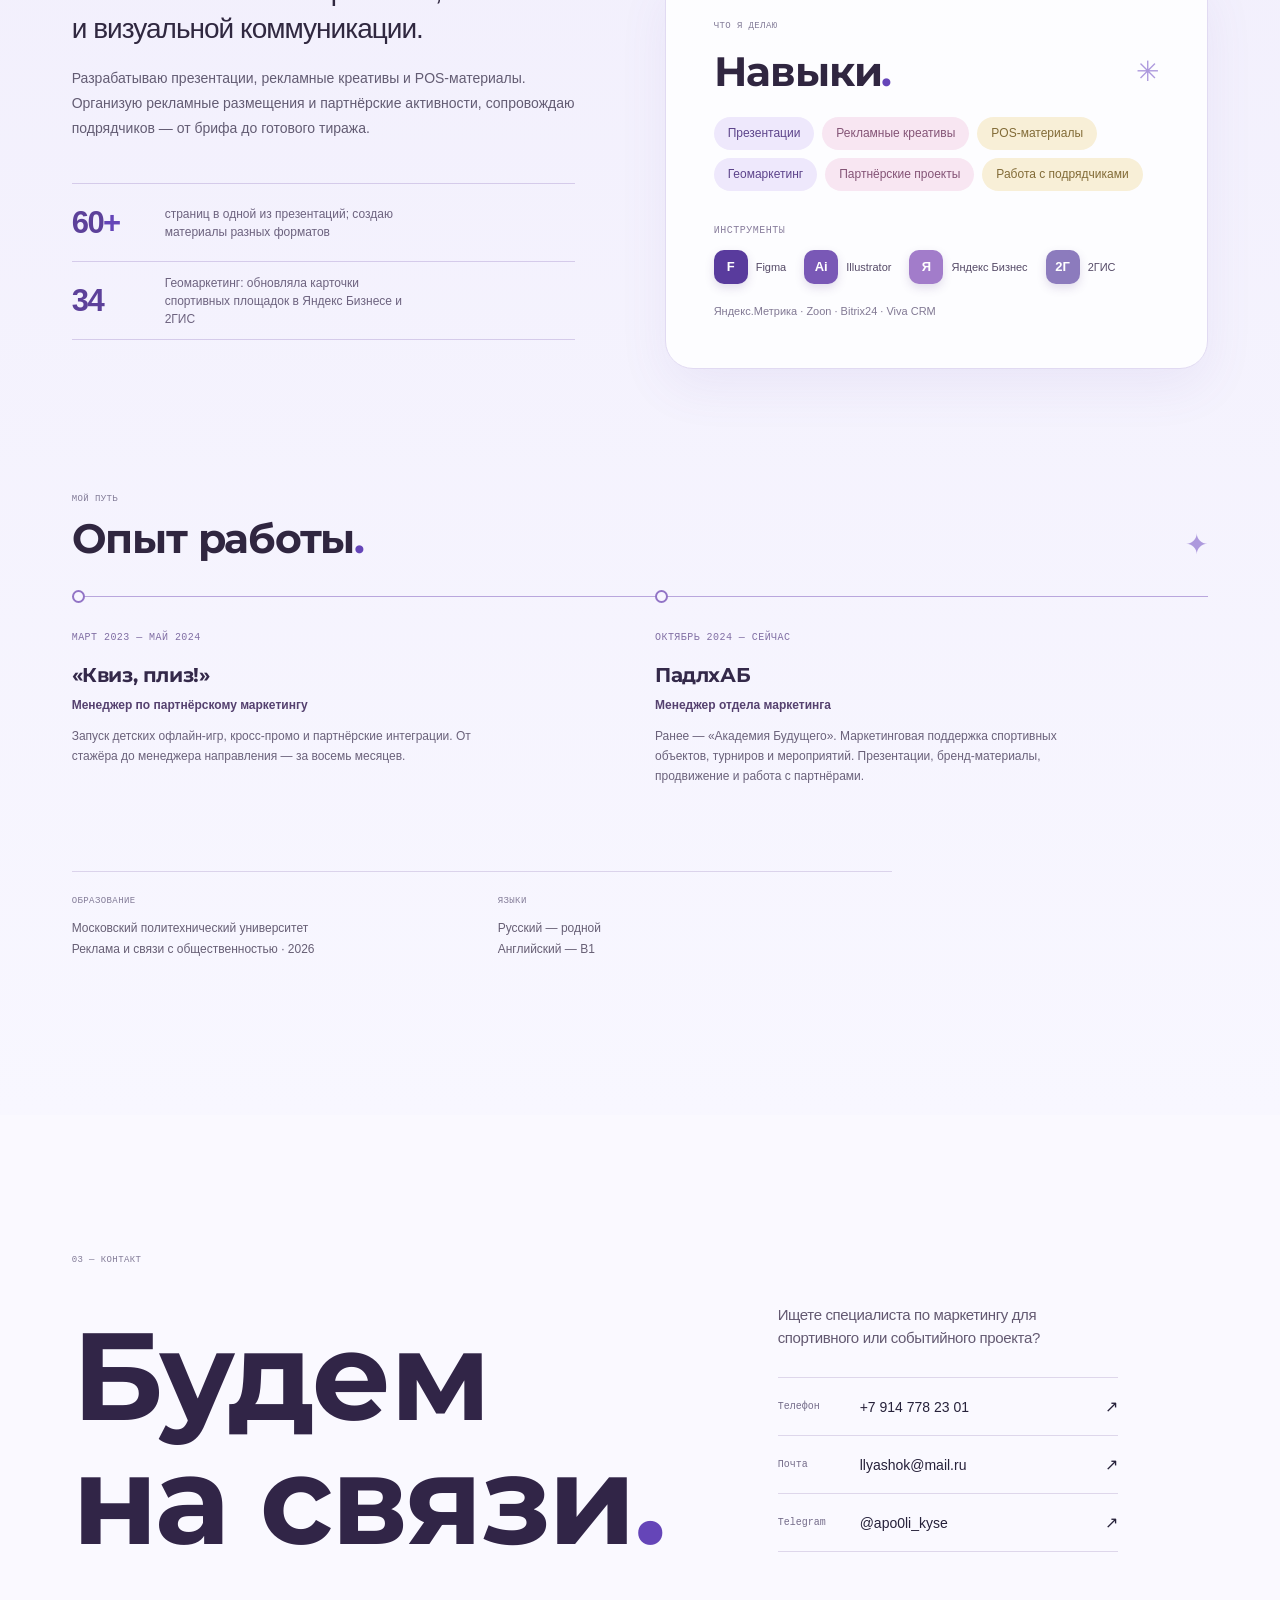
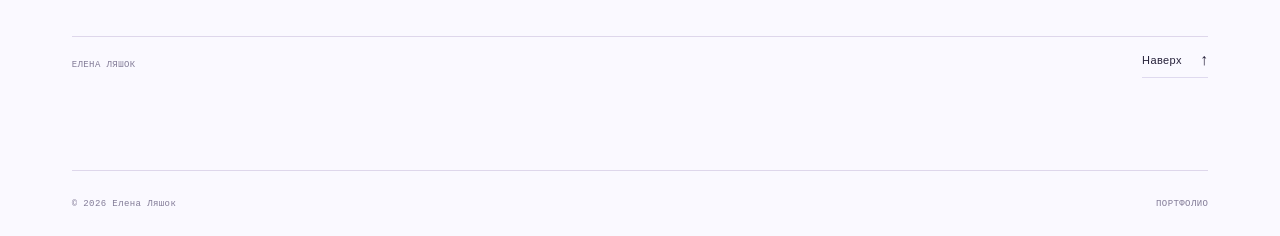
==== commit f36be379: "Even out mosaic spacing" ====
--- a/index.html
+++ b/index.html
@@ -6,8 +6,8 @@
   <meta name="theme-color" content="#f8f7ff">
   <meta name="description" content="Елена Ляшок — менеджер по маркетингу. Избранные проекты, опыт и контакты.">
   <title>Елена Ляшок — портфолио</title>
-  <link rel="stylesheet" href="assets/css/style.css?v=portrait-glow-position-20261119">
-  <script src="assets/js/main.js?v=focus-20261119" defer></script>
+  <link rel="stylesheet" href="assets/css/style.css?v=mosaic-spacing-20261119">
+  <script src="assets/js/main.js?v=mosaic-spacing-20261119" defer></script>
 </head>
 <body>
   <a class="skip-link" href="#main">К основному содержанию</a>
--- a/assets/css/style.css
+++ b/assets/css/style.css
@@ -545,7 +545,7 @@
 .creative-heading .eyebrow{margin-bottom:10px}
 .creative-heading>p{max-width:300px;margin:0;color:var(--muted);font-size:12px;line-height:1.6}
 .creative-grid{display:grid;grid-template-columns:repeat(3,minmax(0,1fr));gap:12px;margin:0;padding:0;list-style:none}
-.creative-grid.is-masonry{grid-template-columns:repeat(12,minmax(0,1fr));grid-auto-rows:8px;grid-auto-flow:dense;gap:12px}
+.creative-grid.is-masonry{grid-template-columns:repeat(12,minmax(0,1fr));grid-auto-rows:1px;grid-auto-flow:dense;column-gap:12px;row-gap:0}
 .creative-tile{min-width:0;align-self:start}
 .creative-grid.is-masonry .creative-tile{grid-column:span 3}
 .creative-grid.is-masonry .creative-tile:nth-child(6n+1){grid-column:span 5}
@@ -561,7 +561,7 @@
 @media(max-width:700px){
   .creative-heading{align-items:flex-start;flex-direction:column;gap:12px;margin-bottom:22px}
   .creative-grid{grid-template-columns:repeat(2,minmax(0,1fr));gap:8px}
-  .creative-grid.is-masonry{grid-template-columns:repeat(6,minmax(0,1fr));gap:8px}
+  .creative-grid.is-masonry{grid-template-columns:repeat(6,minmax(0,1fr));column-gap:8px;row-gap:0}
   .creative-grid.is-masonry .creative-tile,.creative-grid.is-masonry .creative-tile:nth-child(6n+1),.creative-grid.is-masonry .creative-tile:nth-child(6n+2),.creative-grid.is-masonry .creative-tile:nth-child(6n+6){grid-column:span 3}
   .creative-grid.is-masonry .creative-tile:nth-child(6n+3){grid-column:span 6}
   .creative-open{border-radius:5px}
